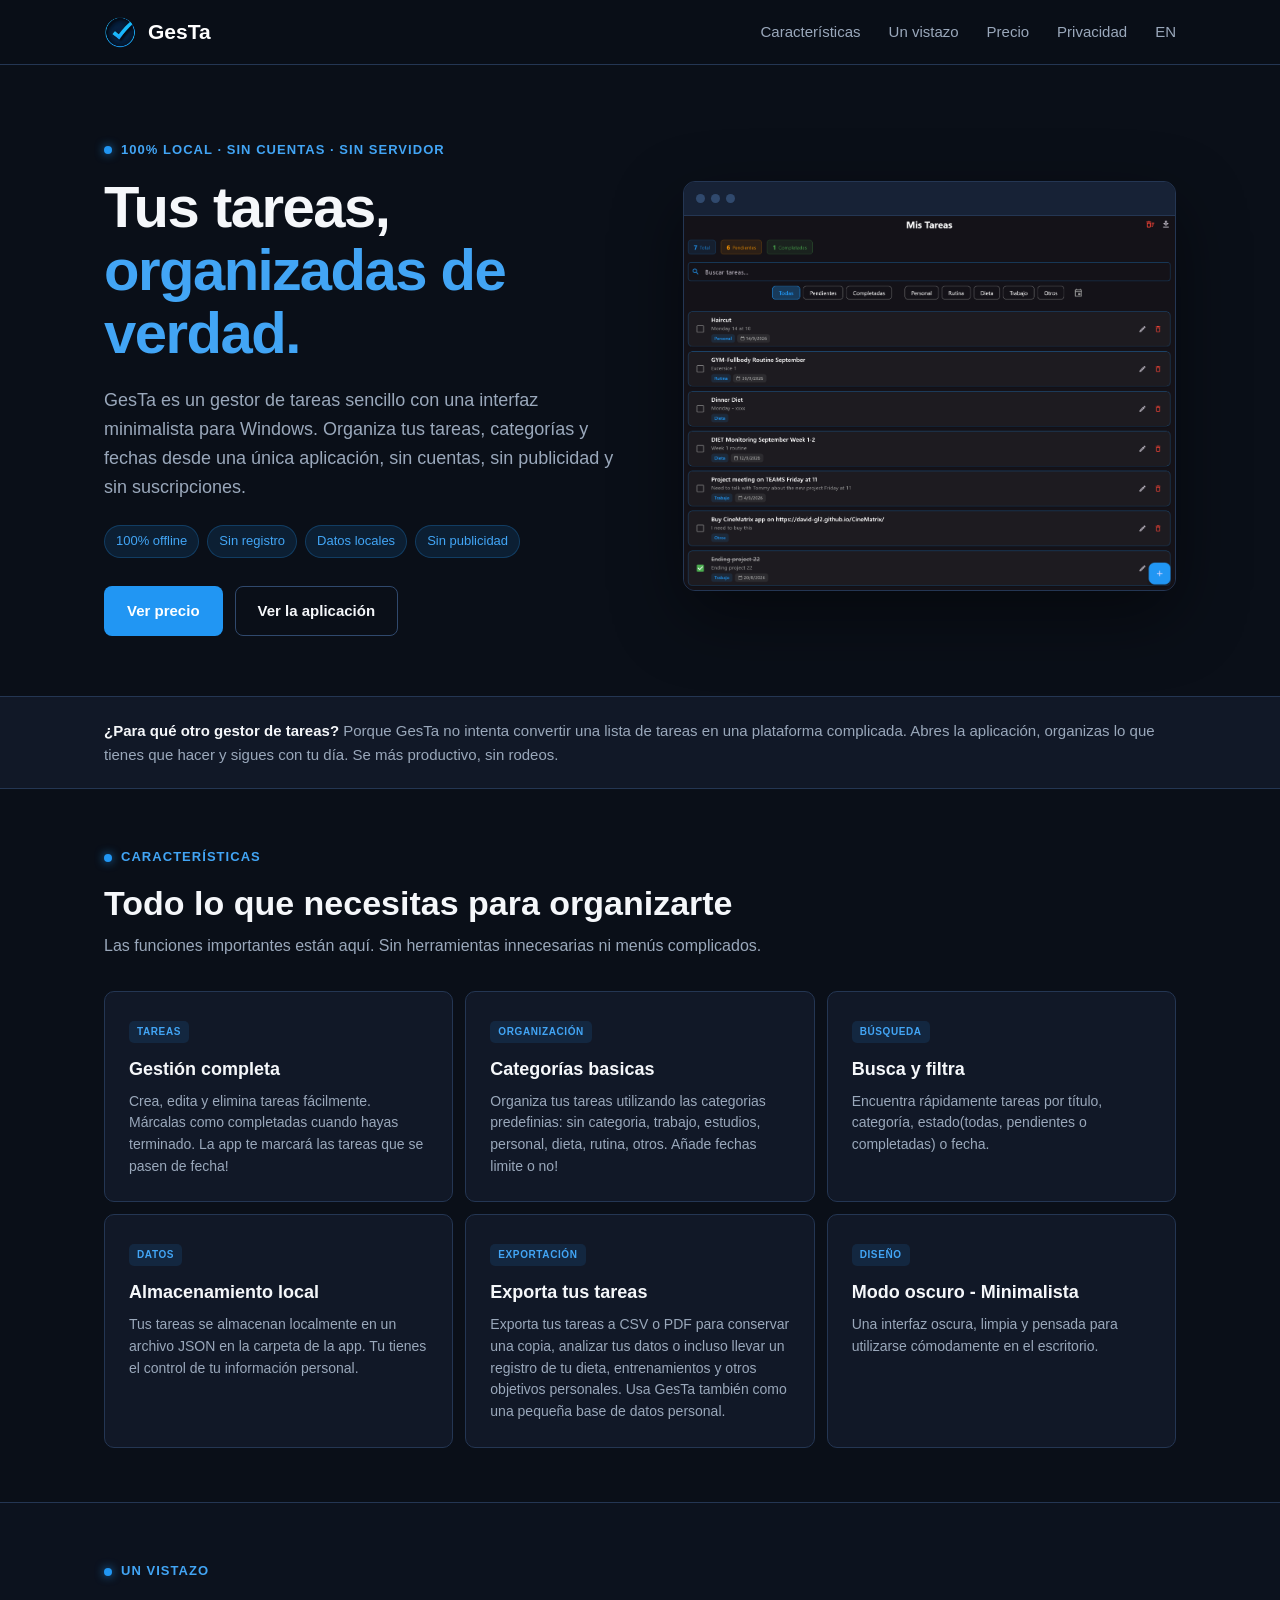
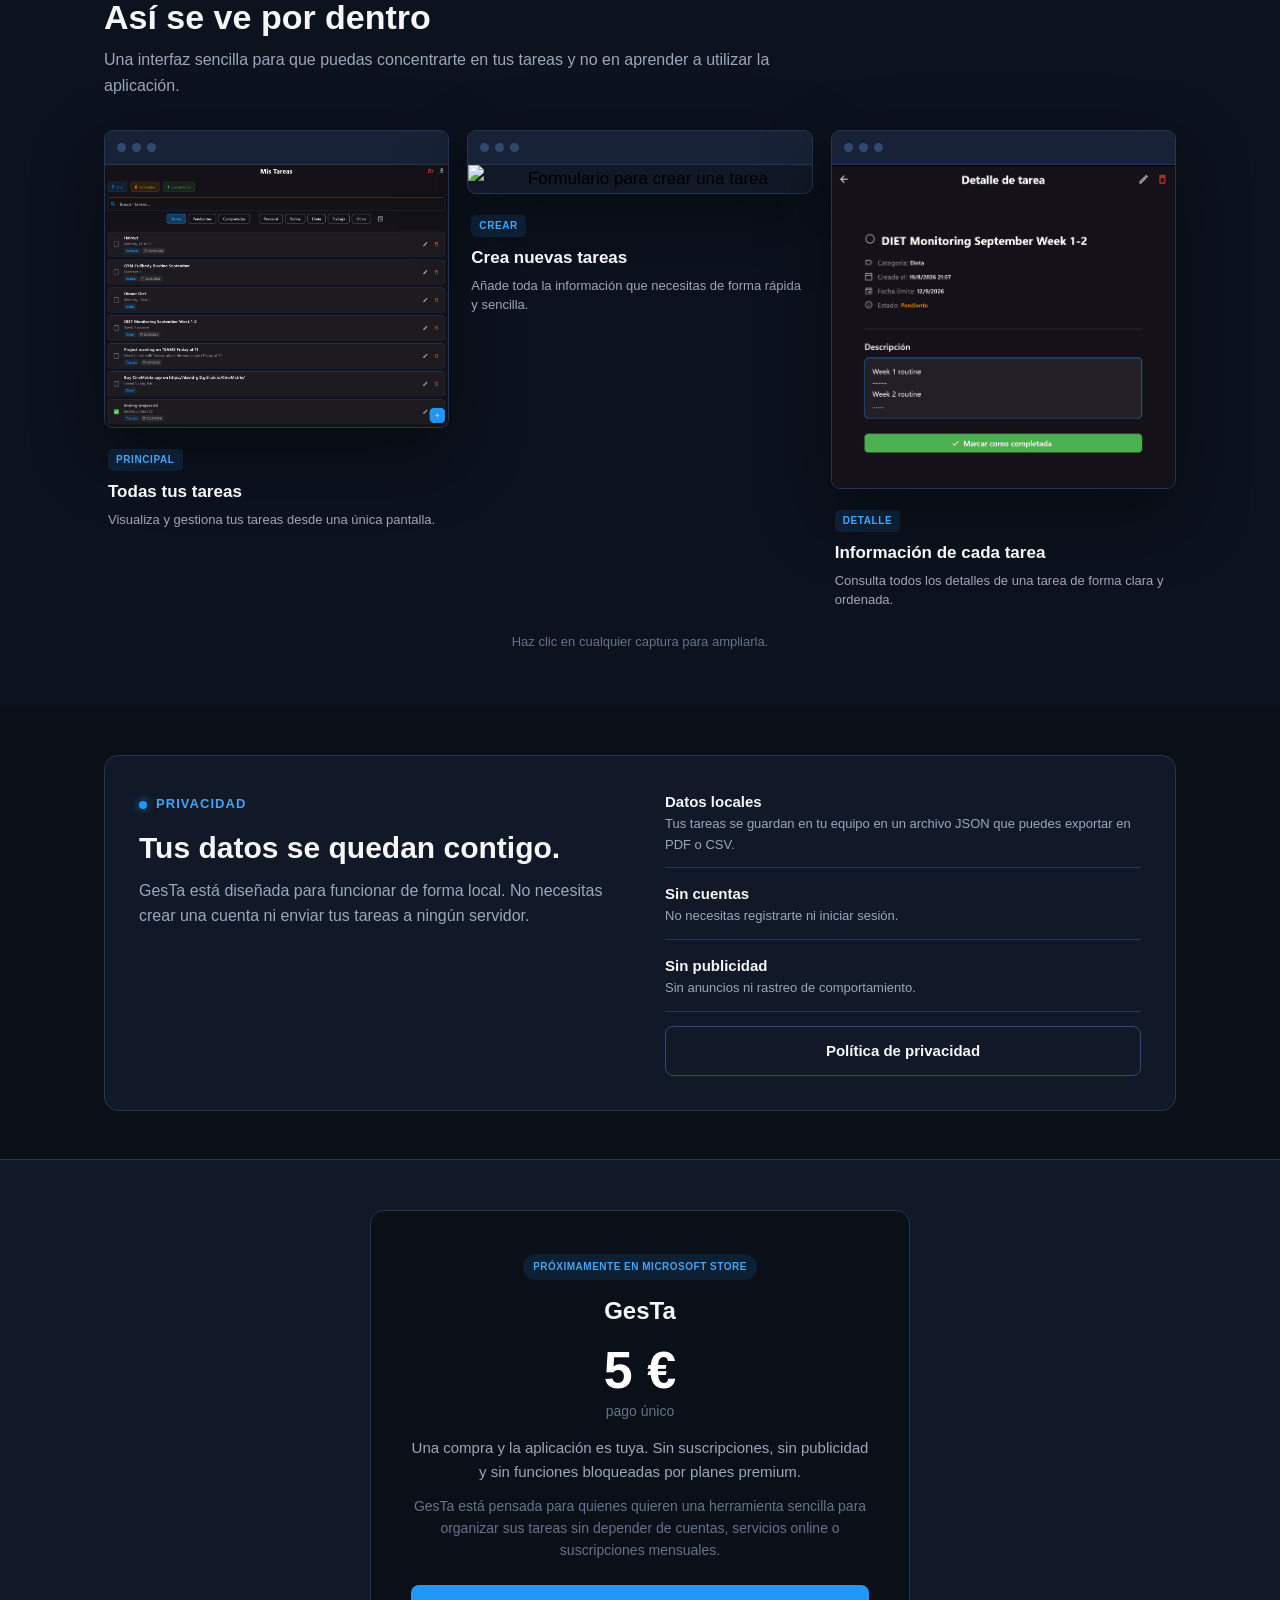
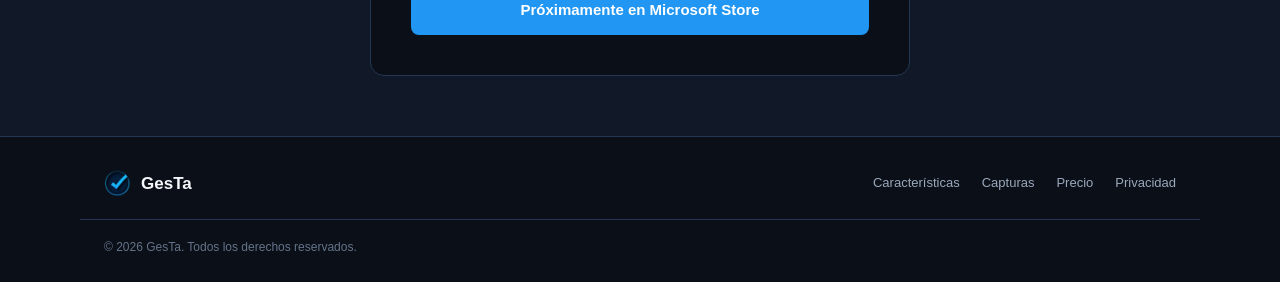
==== index.html @ 323a6c7a "Add files via upload" ====
<!DOCTYPE html>
<html lang="es">
<head>
    <meta charset="UTF-8">
    <meta name="viewport" content="width=device-width, initial-scale=1.0">

    <title>GesTa — Tus tareas, organizadas de verdad</title>

    <meta
        name="description"
        content="GesTa es un gestor de tareas offline para Windows. Organiza tus tareas, categorías y fechas sin cuentas, sin publicidad y sin suscripciones."
    >

    <link rel="icon" type="image/png" href="assets/images/logo.png">
    <link rel="stylesheet" href="assets/css/style.css">
</head>

<body>

<!-- =========================
     NAV
========================= -->

<nav class="nav">
    <div class="nav-container">

        <a href="#inicio" class="nav-brand">
            <img src="assets/images/logo.png" alt="GesTa">
            <span>GesTa</span>
        </a>

        <ul class="nav-links">
            <li><a href="#caracteristicas">Características</a></li>
            <li><a href="#vistazo">Un vistazo</a></li>
            <li><a href="#precio">Precio</a></li>
            <li><a href="privacidad.html">Privacidad</a></li>
            <li><a href="en/">EN</a></li>
        </ul>

    </div>
</nav>


<!-- =========================
     HERO
========================= -->

<header class="hero" id="inicio">

    <div class="hero-container">

        <div class="hero-content">

            <span class="eyebrow">
                100% local · sin cuentas · sin servidor
            </span>

            <h1>
                Tus tareas,
                <span>organizadas de verdad.</span>
            </h1>

            <p class="hero-description">
                GesTa es un gestor de tareas sencillo con una interfaz minimalista para Windows.
                Organiza tus tareas, categorías y fechas desde una única
                aplicación, sin cuentas, sin publicidad y sin suscripciones.
            </p>

            <div class="hero-badges">
                <span>100% offline</span>
                <span>Sin registro</span>
                <span>Datos locales</span>
                <span>Sin publicidad</span>
            </div>

            <div class="hero-actions">

                <a href="#precio" class="btn btn-primary">
                    Ver precio
                </a>

                <a href="#vistazo" class="btn btn-secondary">
                    Ver la aplicación
                </a>

            </div>

        </div>


        <div class="hero-image">

            <div class="window-frame">

                <div class="window-bar">
                    <span></span>
                    <span></span>
                    <span></span>
                </div>

                <button
                    class="image-button"
                    type="button"
                    aria-label="Ampliar captura de GesTa"
                    data-image="assets/images/home.png"
                >
                    <img
                        src="assets/images/home.png"
                        alt="Pantalla principal de GesTa"
                    >
                </button>

            </div>

        </div>

    </div>

</header>


<!-- =========================
     POSICIONAMIENTO
========================= -->

<section class="positioning">

    <div class="container">

        <p>
            <strong>¿Para qué otro gestor de tareas?</strong>
            Porque GesTa no intenta convertir una lista de tareas en una
            plataforma complicada. Abres la aplicación, organizas lo que
            tienes que hacer y sigues con tu día. Se más productivo, sin rodeos.
        </p>

    </div>

</section>


<!-- =========================
     CARACTERÍSTICAS
========================= -->

<section id="caracteristicas" class="section">

    <div class="container">

        <div class="section-header">

            <span class="eyebrow">
                Características
            </span>

            <h2>
                Todo lo que necesitas para organizarte
            </h2>

            <p>
                Las funciones importantes están aquí. Sin herramientas
                innecesarias ni menús complicados.

            </p>

        </div>


        <div class="features-grid">

            <article class="feature-card">

                <span class="feature-tag">TAREAS</span>

                <h3>
                    Gestión completa
                </h3>

                <p>
                    Crea, edita y elimina tareas fácilmente. Márcalas como
                    completadas cuando hayas terminado. La app te marcará las tareas que se pasen de fecha!
                </p>

            </article>


            <article class="feature-card">

                <span class="feature-tag">ORGANIZACIÓN</span>

                <h3>
                    Categorías basicas
                </h3>

                <p>
                    Organiza tus tareas utilizando las categorias predefinias: sin categoria, trabajo, estudios,
                    personal, dieta, rutina, otros. Añade fechas limite o no!
                </p>

            </article>


            <article class="feature-card">

                <span class="feature-tag">BÚSQUEDA</span>

                <h3>
                    Busca y filtra
                </h3>

                <p>
                    Encuentra rápidamente tareas por título, categoría,
                    estado(todas, pendientes o completadas) o fecha.
                </p>

            </article>


            <article class="feature-card">

                <span class="feature-tag">DATOS</span>

                <h3>
                    Almacenamiento local
                </h3>

                <p>
                    Tus tareas se almacenan localmente en un archivo JSON
                    en la carpeta de la app. Tu tienes el control de tu información personal.
                </p>

            </article>


            <article class="feature-card">

                <span class="feature-tag">EXPORTACIÓN</span>

                <h3>
                    Exporta tus tareas
                </h3>

                <p>
                    Exporta tus tareas a CSV o PDF para conservar una copia,
                    analizar tus datos o incluso llevar un registro de tu dieta, entrenamientos y otros objetivos personales. 
                    Usa GesTa también como una pequeña base de datos personal.
                </p>

            </article>


            <article class="feature-card">

                <span class="feature-tag">DISEÑO</span>

                <h3>
                    Modo oscuro - Minimalista
                </h3>

                <p>
                    Una interfaz oscura, limpia y pensada para utilizarse
                    cómodamente en el escritorio.
                </p>

            </article>

        </div>

    </div>

</section>


<!-- =========================
     VISTAZO
========================= -->

<section id="vistazo" class="section showcase">

    <div class="container">

        <div class="section-header">

            <span class="eyebrow">
                Un vistazo
            </span>

            <h2>
                Así se ve por dentro
            </h2>

            <p>
                Una interfaz sencilla para que puedas concentrarte en tus
                tareas y no en aprender a utilizar la aplicación.
            </p>

        </div>


        <div class="screenshots-grid">

            <!-- CAPTURA 1 -->

            <article class="screenshot-card">

                <div class="window-frame">

                    <div class="window-bar">
                        <span></span>
                        <span></span>
                        <span></span>
                    </div>

                    <button
                        class="image-button"
                        type="button"
                        aria-label="Ampliar pantalla principal"
                        data-image="assets/images/home.png"
                    >
                        <img
                            src="assets/images/home.png"
                            alt="Pantalla principal de GesTa"
                        >
                    </button>

                </div>

                <div class="screenshot-info">

                    <span class="feature-tag">
                        PRINCIPAL
                    </span>

                    <h3>
                        Todas tus tareas
                    </h3>

                    <p>
                        Visualiza y gestiona tus tareas desde una única
                        pantalla.
                    </p>

                </div>

            </article>


            <!-- CAPTURA 2 -->

            <article class="screenshot-card">

                <div class="window-frame">

                    <div class="window-bar">
                        <span></span>
                        <span></span>
                        <span></span>
                    </div>

                    <button
                        class="image-button"
                        type="button"
                        aria-label="Ampliar formulario de tarea"
                        data-image="assets/images/form.png"
                    >
                        <img
                            src="assets/images/form.png"
                            alt="Formulario para crear una tarea"
                        >
                    </button>

                </div>

                <div class="screenshot-info">

                    <span class="feature-tag">
                        CREAR
                    </span>

                    <h3>
                        Crea nuevas tareas
                    </h3>

                    <p>
                        Añade toda la información que necesitas de forma
                        rápida y sencilla.
                    </p>

                </div>

            </article>


            <!-- CAPTURA 3 -->

            <article class="screenshot-card">

                <div class="window-frame">

                    <div class="window-bar">
                        <span></span>
                        <span></span>
                        <span></span>
                    </div>

                    <button
                        class="image-button"
                        type="button"
                        aria-label="Ampliar detalle de tarea"
                        data-image="assets/images/detail.png"
                    >
                        <img
                            src="assets/images/detail.png"
                            alt="Detalle de una tarea en GesTa"
                        >
                    </button>

                </div>

                <div class="screenshot-info">

                    <span class="feature-tag">
                        DETALLE
                    </span>

                    <h3>
                        Información de cada tarea
                    </h3>

                    <p>
                        Consulta todos los detalles de una tarea de forma
                        clara y ordenada.
                    </p>

                </div>

            </article>

        </div>


        <p class="zoom-hint">
            Haz clic en cualquier captura para ampliarla.
        </p>

    </div>

</section>


<!-- =========================
     PRIVACIDAD
========================= -->

<section class="privacy section">

    <div class="container">

        <div class="privacy-box">

            <div>

                <span class="eyebrow">
                    Privacidad
                </span>

                <h2>
                    Tus datos se quedan contigo.
                </h2>

                <p>
                    GesTa está diseñada para funcionar de forma local.
                    No necesitas crear una cuenta ni enviar tus tareas
                    a ningún servidor.
                </p>

            </div>


            <div class="privacy-details">

                <div>
                    <strong>Datos locales</strong>
                    <span>Tus tareas se guardan en tu equipo en un archivo JSON que puedes exportar en PDF o CSV.</span>
                </div>

                <div>
                    <strong>Sin cuentas</strong>
                    <span>No necesitas registrarte ni iniciar sesión. </span>
                </div>

                <div>
                    <strong>Sin publicidad</strong>
                    <span>Sin anuncios ni rastreo de comportamiento.</span>
                </div>

                <a href="privacidad/" class="btn btn-secondary">
                    Política de privacidad
                </a>

            </div>

        </div>

    </div>

</section>


<!-- =========================
     PRECIO
========================= -->

<section id="precio" class="pricing section">

    <div class="container">

        <div class="pricing-card">

            <span class="pricing-badge">
                PRÓXIMAMENTE EN MICROSOFT STORE
            </span>

            <h2>
                GesTa
            </h2>

            <div class="price">
                5 €
                <span>pago único</span>
            </div>

            <p class="pricing-description">
                Una compra y la aplicación es tuya. Sin suscripciones,
                sin publicidad y sin funciones bloqueadas por planes
                premium.
            </p>

            <p class="pricing-text">
                GesTa está pensada para quienes quieren una herramienta
                sencilla para organizar sus tareas sin depender de
                cuentas, servicios online o suscripciones mensuales.
            </p>

            <a href="#" class="btn btn-primary pricing-button">
                Próximamente en Microsoft Store
            </a>

        </div>

    </div>

</section>


<!-- =========================
     FOOTER
========================= -->

<footer>

    <div class="container footer-container">

        <div class="footer-brand">

            <img
                src="assets/images/logo.png"
                alt="GesTa"
            >

            <strong>
                GesTa
            </strong>

        </div>


        <div class="footer-links">

            <a href="#caracteristicas">
                Características
            </a>

            <a href="#vistazo">
                Capturas
            </a>

            <a href="#precio">
                Precio
            </a>

            <a href="privacidad/">
                Privacidad
            </a>

        </div>

    </div>


    <div class="footer-bottom">

        © 2026 GesTa. Todos los derechos reservados.

    </div>

</footer>


<!-- =========================
     MODAL DE ZOOM
========================= -->

<div
    id="image-modal"
    class="image-modal"
    aria-hidden="true"
>

    <button
        id="modal-close"
        class="modal-close"
        type="button"
        aria-label="Cerrar imagen"
    >
        ×
    </button>

    <div class="modal-content">

        <img
            id="modal-image"
            src=""
            alt="Captura ampliada de GesTa"
        >

    </div>

</div>


<script src="assets/js/script.js"></script>

</body>
</html>
---- assets/css/style.css ----
/* =========================================================
   GesTa
   Tema oscuro azulado inspirado en Flutter Colors.blue
========================================================= */

:root {
    --bg: #0a0f18;
    --surface: #111827;
    --surface-2: #172236;

    --border: #243653;
    --border-light: #30496d;

    --blue: #2196f3;
    --blue-light: #42a5f5;
    --blue-dark: #1976d2;

    --blue-soft: rgba(33, 150, 243, 0.12);

    --text: #f5f7fa;
    --text-muted: #9aa8bb;
    --text-faint: #65748a;

    --max-width: 1120px;
}


/* =========================================================
   RESET
========================================================= */

* {
    margin: 0;
    padding: 0;
    box-sizing: border-box;
}

html {
    scroll-behavior: smooth;
}

body {
    background: var(--bg);
    color: var(--text);

    font-family:
        "Segoe UI",
        Tahoma,
        Geneva,
        Verdana,
        sans-serif;

    font-size: 17px;
    line-height: 1.6;

    -webkit-font-smoothing: antialiased;
}

img {
    max-width: 100%;
    display: block;
}

a {
    color: inherit;
}

button {
    font: inherit;
}


/* =========================================================
   CONTENEDOR
========================================================= */

.container {
    width: 100%;
    max-width: var(--max-width);

    margin: 0 auto;

    padding-left: 24px;
    padding-right: 24px;
}


/* =========================================================
   NAV
========================================================= */

.nav {
    position: sticky;
    top: 0;
    z-index: 100;

    background: rgba(10, 15, 24, 0.92);

    backdrop-filter: blur(12px);
    -webkit-backdrop-filter: blur(12px);

    border-bottom: 1px solid var(--border);
}

.nav-container {
    max-width: var(--max-width);

    height: 64px;

    margin: 0 auto;
    padding: 0 24px;

    display: flex;
    align-items: center;
    justify-content: space-between;
}

.nav-brand {
    display: flex;
    align-items: center;
    gap: 10px;

    text-decoration: none;

    font-size: 21px;
    font-weight: 700;

    color: white;
}

.nav-brand img {
    width: 34px;
    height: 34px;

    border-radius: 8px;
}

.nav-links {
    list-style: none;

    display: flex;
    align-items: center;

    gap: 28px;
}

.nav-links a {
    color: var(--text-muted);

    text-decoration: none;

    font-size: 15px;

    transition:
        color 0.2s ease;
}

.nav-links a:hover {
    color: white;
}


/* =========================================================
   HERO
========================================================= */

.hero {
    padding: 70px 0 60px;

    border-bottom: 1px solid var(--border);
}

.hero-container {
    max-width: var(--max-width);

    margin: 0 auto;

    padding: 0 24px;

    display: grid;

    grid-template-columns:
        minmax(0, 1fr)
        minmax(0, 0.95fr);

    gap: 60px;

    align-items: center;
}


/* TEXTO */

.hero-content {
    max-width: 560px;
}

.eyebrow {
    display: inline-flex;
    align-items: center;

    gap: 9px;

    margin-bottom: 16px;

    color: var(--blue-light);

    font-size: 13px;
    font-weight: 600;

    text-transform: uppercase;

    letter-spacing: 0.08em;
}

.eyebrow::before {
    content: "";

    width: 8px;
    height: 8px;

    border-radius: 50%;

    background: var(--blue);

    box-shadow:
        0 0 10px rgba(33, 150, 243, 0.8);
}

.hero h1 {
    font-size: clamp(40px, 5vw, 58px);

    line-height: 1.08;

    letter-spacing: -1.5px;

    margin-bottom: 22px;
}

.hero h1 span {
    color: var(--blue-light);
}

.hero-description {
    color: var(--text-muted);

    font-size: 18px;

    max-width: 54ch;

    margin-bottom: 24px;
}


/* BADGES */

.hero-badges {
    display: flex;

    flex-wrap: wrap;

    gap: 8px;

    margin-bottom: 28px;
}

.hero-badges span {
    padding: 5px 11px;

    border-radius: 999px;

    background: var(--blue-soft);

    border: 1px solid rgba(33, 150, 243, 0.25);

    color: var(--blue-light);

    font-size: 13px;
}


/* BOTONES */

.hero-actions {
    display: flex;

    flex-wrap: wrap;

    gap: 12px;
}

.btn {
    display: inline-flex;

    align-items: center;
    justify-content: center;

    padding: 12px 22px;

    border-radius: 8px;

    text-decoration: none;

    font-size: 15px;
    font-weight: 600;

    border: 1px solid transparent;

    transition:
        background 0.2s ease,
        border-color 0.2s ease,
        transform 0.2s ease;
}

.btn:hover {
    transform: translateY(-1px);
}

.btn-primary {
    background: var(--blue);

    color: white;
}

.btn-primary:hover {
    background: var(--blue-dark);
}

.btn-secondary {
    background: transparent;

    color: var(--text);

    border-color: var(--border-light);
}

.btn-secondary:hover {
    border-color: var(--blue);

    background: var(--blue-soft);
}


/* =========================================================
   IMÁGENES / WINDOW FRAME
========================================================= */

.hero-image {
    display: flex;

    justify-content: flex-end;
}

.window-frame {
    width: 100%;

    background: var(--surface);

    border: 1px solid var(--border);

    border-radius: 12px;

    overflow: hidden;

    box-shadow:
        0 25px 70px rgba(0, 0, 0, 0.45);
}

.window-bar {
    height: 34px;

    display: flex;

    align-items: center;

    gap: 6px;

    padding: 0 12px;

    background: var(--surface-2);

    border-bottom: 1px solid var(--border);
}

.window-bar span {
    width: 9px;
    height: 9px;

    border-radius: 50%;

    background: var(--border-light);
}


/* BOTÓN DE IMAGEN */

.image-button {
    display: block;

    width: 100%;

    padding: 0;

    border: 0;

    background: transparent;

    cursor: zoom-in;

    overflow: hidden;
}

.image-button img {
    width: 100%;
    height: auto;

    display: block;

    transition:
        transform 0.25s ease,
        opacity 0.25s ease;
}

.image-button:hover img {
    transform: scale(1.015);

    opacity: 0.9;
}


/* =========================================================
   FRANJA CENTRAL
========================================================= */

.positioning {
    background: var(--surface);

    border-bottom: 1px solid var(--border);
}

.positioning .container {
    padding-top: 22px;
    padding-bottom: 22px;
}

.positioning p {
    margin: 0;

    color: var(--text-muted);

    font-size: 15px;

    line-height: 1.55;
}

.positioning strong {
    color: var(--text);
}


/* =========================================================
   SECCIONES
========================================================= */

.section {
    padding: 54px 0;
}

.section-header {
    max-width: 720px;

    margin-bottom: 32px;
}

.section-header h2 {
    font-size: 34px;

    line-height: 1.15;

    margin-bottom: 10px;
}

.section-header p {
    color: var(--text-muted);

    font-size: 16px;
}


/* =========================================================
   CARACTERÍSTICAS
========================================================= */

.features-grid {
    display: grid;

    grid-template-columns:
        repeat(3, 1fr);

    gap: 12px;
}

.feature-card {
    padding: 24px;

    background: var(--surface);

    border: 1px solid var(--border);

    border-radius: 10px;

    transition:
        transform 0.2s ease,
        border-color 0.2s ease,
        background 0.2s ease;
}

.feature-card:hover {
    transform: translateY(-2px);

    border-color: var(--blue);

    background: #131e30;
}

.feature-tag {
    display: inline-block;

    margin-bottom: 12px;

    padding: 3px 8px;

    border-radius: 5px;

    background: var(--blue-soft);

    color: var(--blue-light);

    font-size: 10px;

    font-weight: 700;

    letter-spacing: 0.06em;
}

.feature-card h3 {
    font-size: 18px;

    margin-bottom: 7px;
}

.feature-card p {
    color: var(--text-muted);

    font-size: 14px;

    line-height: 1.55;
}


/* =========================================================
   CAPTURAS
========================================================= */

.showcase {
    border-top: 1px solid var(--border);

    background: #0c121e;
}


/*
    LAS TRES CAPTURAS EN UNA SOLA FILA
*/

.screenshots-grid {
    display: grid;

    grid-template-columns:
        repeat(3, 1fr);

    gap: 18px;
}

.screenshot-card {
    min-width: 0;
}

.screenshot-card .window-frame {
    border-radius: 9px;
}

.screenshot-info {
    padding: 16px 4px 0;
}

.screenshot-info .feature-tag {
    margin-bottom: 7px;
}

.screenshot-info h3 {
    font-size: 17px;

    margin-bottom: 5px;
}

.screenshot-info p {
    color: var(--text-muted);

    font-size: 13px;

    line-height: 1.5;
}

.zoom-hint {
    text-align: center;

    margin-top: 22px;

    color: var(--text-faint);

    font-size: 13px;
}


/* =========================================================
   PRIVACIDAD
========================================================= */

.privacy {
    padding-top: 48px;
    padding-bottom: 48px;
}

.privacy-box {
    display: grid;

    grid-template-columns:
        1fr 1fr;

    gap: 50px;

    padding: 34px;

    background: var(--surface);

    border: 1px solid var(--border);

    border-radius: 14px;
}

.privacy-box h2 {
    font-size: 30px;

    line-height: 1.15;

    margin-bottom: 12px;
}

.privacy-box p {
    color: var(--text-muted);

    font-size: 16px;
}

.privacy-details {
    display: flex;

    flex-direction: column;

    gap: 14px;
}

.privacy-details div {
    display: flex;

    flex-direction: column;

    padding-bottom: 12px;

    border-bottom: 1px solid var(--border);
}

.privacy-details strong {
    font-size: 15px;
}

.privacy-details span {
    color: var(--text-muted);

    font-size: 13px;
}


/* =========================================================
   PRECIO
========================================================= */

.pricing {
    padding-top: 50px;
    padding-bottom: 60px;

    background: var(--surface);

    border-top: 1px solid var(--border);
    border-bottom: 1px solid var(--border);
}

.pricing-card {
    max-width: 540px;

    margin: 0 auto;

    padding: 40px;

    text-align: center;

    background: var(--bg);

    border: 1px solid var(--border);

    border-radius: 14px;
}

.pricing-badge {
    display: inline-block;

    margin-bottom: 12px;

    padding: 5px 10px;

    border-radius: 999px;

    background: var(--blue-soft);

    color: var(--blue-light);

    font-size: 10px;

    font-weight: 700;

    letter-spacing: 0.05em;
}

.pricing-card h2 {
    font-size: 24px;

    margin-bottom: 4px;
}

.price {
    font-size: 52px;

    line-height: 1;

    font-weight: 700;

    margin: 14px 0 18px;

    color: white;
}

.price span {
    display: block;

    margin-top: 8px;

    color: var(--text-faint);

    font-size: 14px;

    font-weight: 400;
}

.pricing-description {
    color: var(--text-muted);

    font-size: 15px;

    margin-bottom: 12px;
}

.pricing-text {
    color: var(--text-faint);

    font-size: 14px;

    line-height: 1.55;

    margin-bottom: 24px;
}

.pricing-button {
    width: 100%;
}


/* =========================================================
   FOOTER
========================================================= */

footer {
    padding: 32px 0 24px;
}

.footer-container {
    display: flex;

    align-items: center;

    justify-content: space-between;

    gap: 20px;

    padding-bottom: 22px;

    border-bottom: 1px solid var(--border);
}

.footer-brand {
    display: flex;

    align-items: center;

    gap: 9px;
}

.footer-brand img {
    width: 28px;
    height: 28px;

    border-radius: 6px;
}

.footer-brand strong {
    font-size: 17px;
}

.footer-links {
    display: flex;

    gap: 22px;

    flex-wrap: wrap;
}

.footer-links a {
    color: var(--text-muted);

    font-size: 13px;

    text-decoration: none;
}

.footer-links a:hover {
    color: white;
}

.footer-bottom {
    max-width: var(--max-width);

    margin: 18px auto 0;

    padding: 0 24px;

    color: var(--text-faint);

    font-size: 12px;
}


/* =========================================================
   MODAL / ZOOM
========================================================= */

.image-modal {
    position: fixed;

    inset: 0;

    z-index: 9999;

    display: flex;

    align-items: center;
    justify-content: center;

    padding: 40px;

    background: rgba(0, 0, 0, 0.88);

    opacity: 0;

    visibility: hidden;

    pointer-events: none;

    transition:
        opacity 0.2s ease,
        visibility 0.2s ease;
}

.image-modal.active {
    opacity: 1;

    visibility: visible;

    pointer-events: auto;
}

.modal-content {
    max-width: 95vw;
    max-height: 92vh;

    display: flex;

    align-items: center;
    justify-content: center;
}

.modal-content img {
    display: block;

    max-width: 95vw;
    max-height: 90vh;

    width: auto;
    height: auto;

    object-fit: contain;

    border: 1px solid var(--border-light);

    border-radius: 8px;

    box-shadow:
        0 30px 100px rgba(0, 0, 0, 0.8);
}

.modal-close {
    position: fixed;

    top: 18px;
    right: 24px;

    z-index: 10000;

    width: 44px;
    height: 44px;

    border: 1px solid var(--border-light);

    border-radius: 50%;

    background: rgba(17, 24, 39, 0.9);

    color: white;

    font-size: 30px;

    line-height: 1;

    cursor: pointer;

    display: flex;

    align-items: center;
    justify-content: center;

    transition:
        background 0.2s ease,
        border-color 0.2s ease;
}

.modal-close:hover {
    background: var(--blue);

    border-color: var(--blue);
}


/* =========================================================
   RESPONSIVE
========================================================= */

@media (max-width: 900px) {

    .hero-container {
        grid-template-columns: 1fr;

        gap: 40px;
    }

    .hero-content {
        max-width: 700px;
    }

    .hero-image {
        justify-content: center;
    }

    .hero-image .window-frame {
        max-width: 760px;
    }

    .features-grid {
        grid-template-columns:
            repeat(2, 1fr);
    }

    .privacy-box {
        grid-template-columns: 1fr;

        gap: 28px;
    }

}


@media (max-width: 700px) {

    .nav-links {
        display: none;
    }

    .hero {
        padding-top: 50px;
    }

    .hero h1 {
        font-size: 40px;
    }

    .section {
        padding: 44px 0;
    }

    .section-header h2 {
        font-size: 29px;
    }

    /*
       En móvil las capturas pasan a una columna.
    */

    .screenshots-grid {
        grid-template-columns: 1fr;
    }

    .features-grid {
        grid-template-columns: 1fr;
    }

    .privacy-box {
        padding: 25px;
    }

    .pricing-card {
        padding: 32px 22px;
    }

    .footer-container {
        flex-direction: column;

        align-items: flex-start;
    }

    .image-modal {
        padding: 20px;
    }

}


@media (max-width: 480px) {

    .container,
    .nav-container,
    .hero-container {
        padding-left: 16px;
        padding-right: 16px;
    }

    .hero h1 {
        font-size: 34px;
    }

    .hero-description {
        font-size: 16px;
    }

    .hero-actions {
        flex-direction: column;
    }

    .hero-actions .btn {
        width: 100%;
    }

    .price {
        font-size: 44px;
    }

    .modal-close {
        top: 10px;
        right: 10px;
    }

}

/* =========================
   LANGUAGE SWITCH
========================= */

.language-switch {
    display: inline-flex !important;
    align-items: center;
    justify-content: center;

    min-width: 36px;
    height: 30px;

    padding: 0 9px;

    border: 1px solid #2a4a7a;
    border-radius: 7px;

    background-color: #16263d;

    color: #42a5f5 !important;

    font-size: 12px !important;
    font-weight: 600;

    transition:
        background-color 0.2s ease,
        border-color 0.2s ease,
        color 0.2s ease;
}

.language-switch:hover {
    background-color: #1e3a5f;
    border-color: #42a5f5;

    color: #ffffff !important;

    text-decoration: none !important;
}
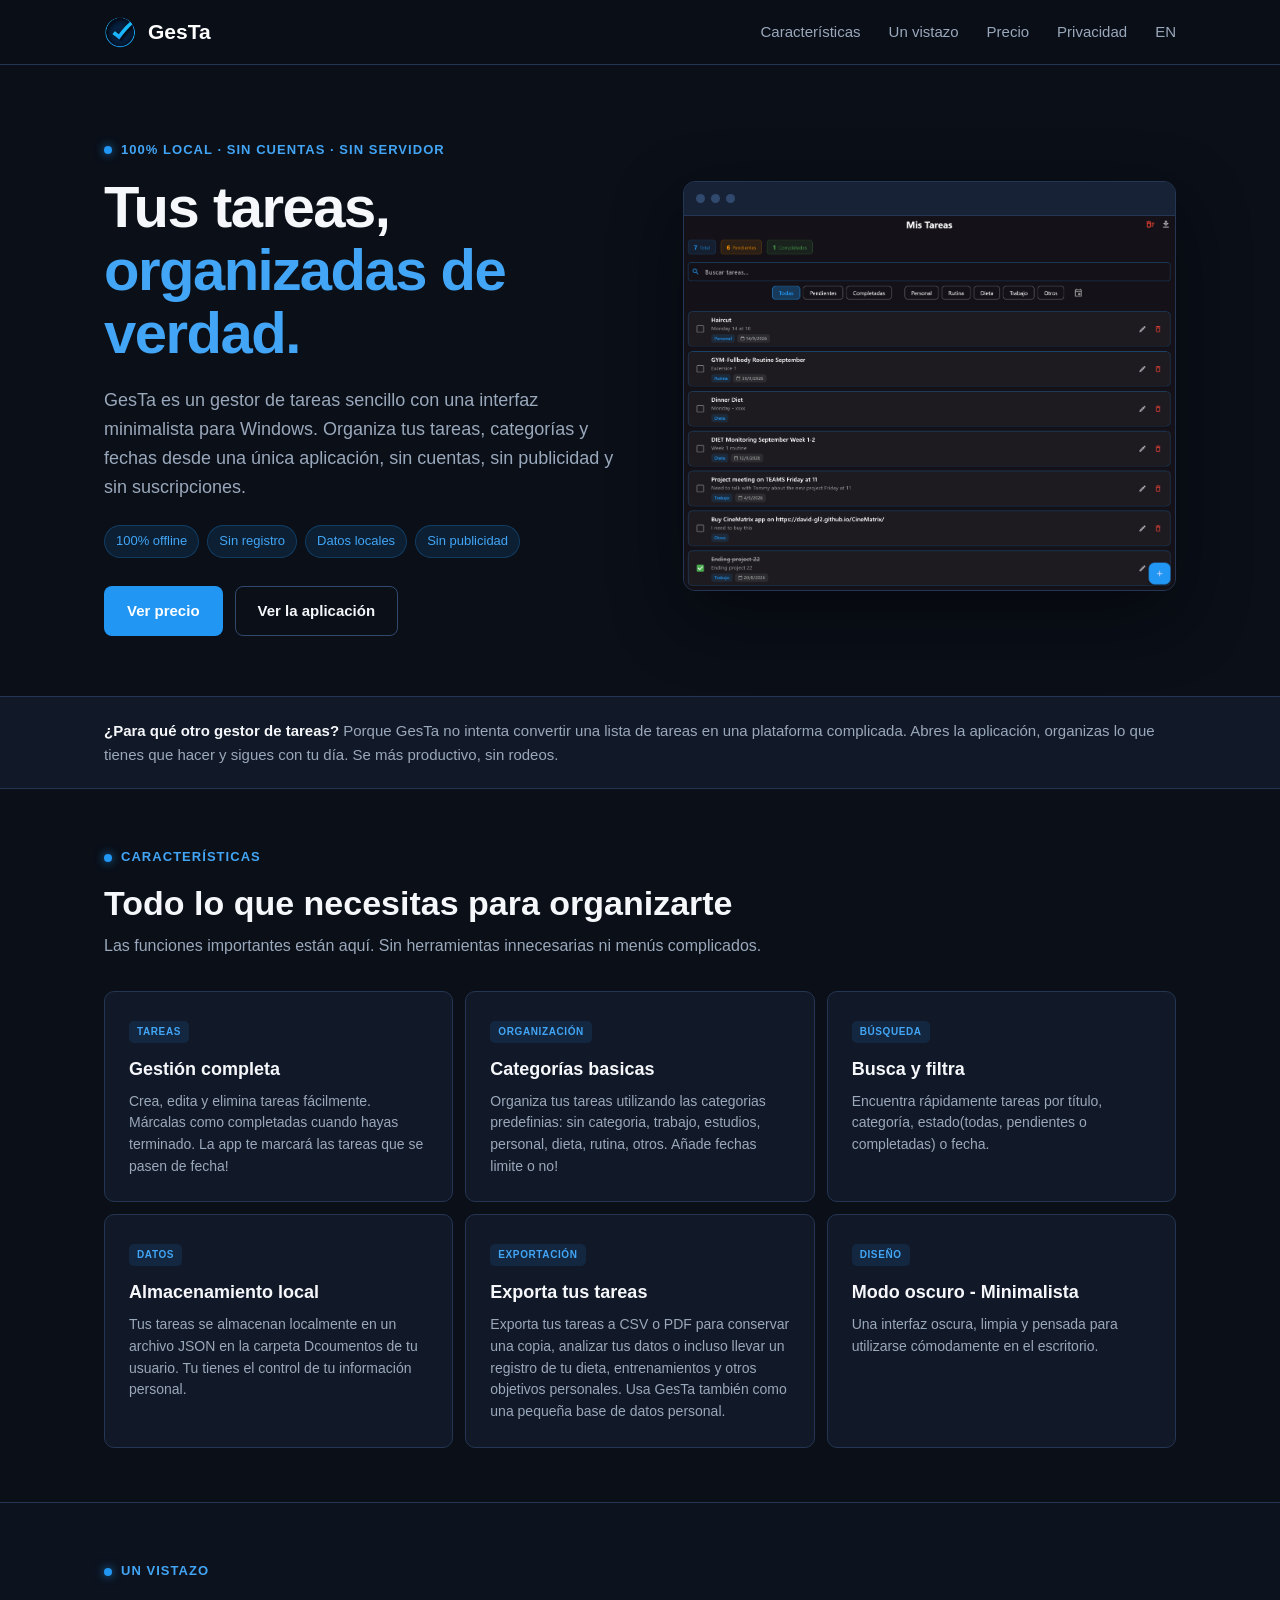
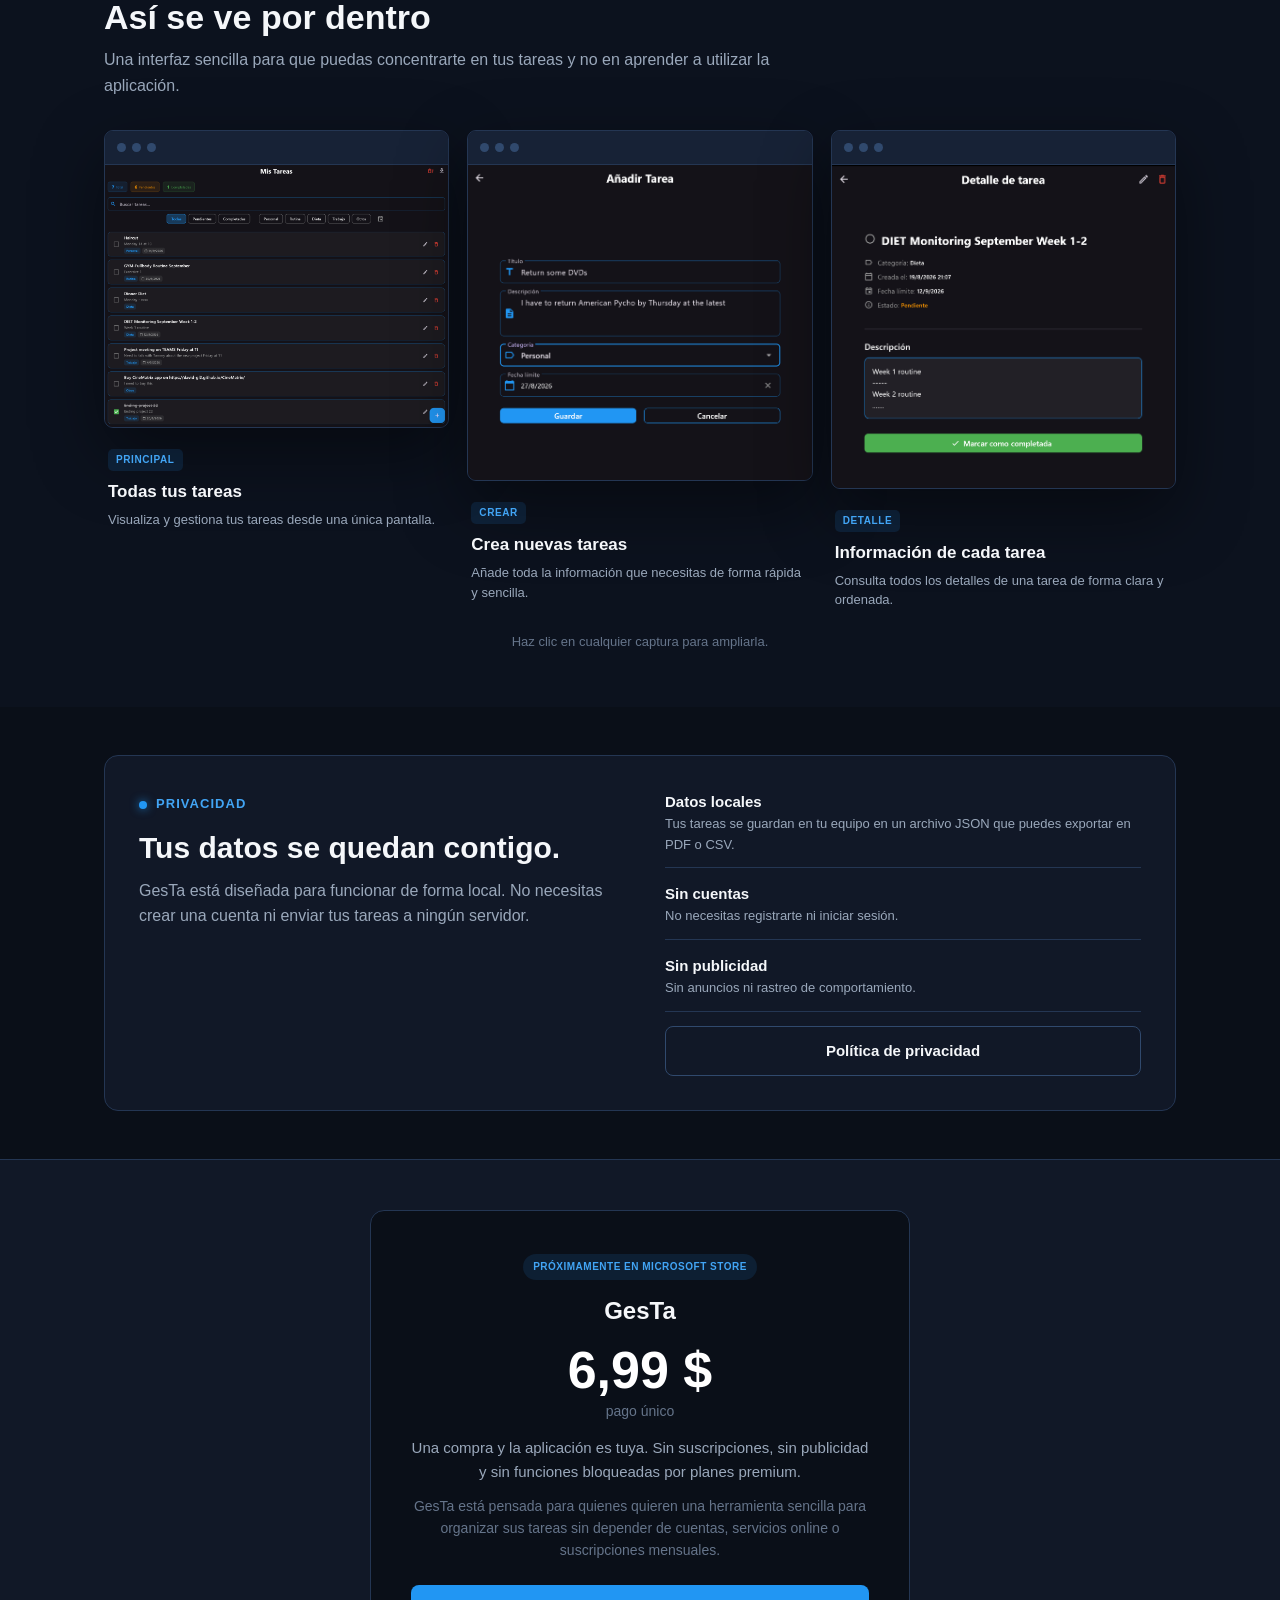
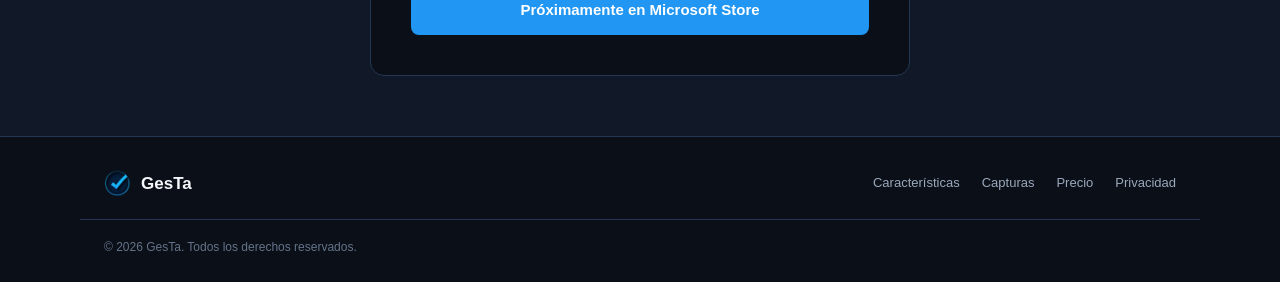
==== commit 5b9879de: "Update index.html" ====
--- a/index.html
+++ b/index.html
@@ -226,7 +226,7 @@
 
                 <p>
                     Tus tareas se almacenan localmente en un archivo JSON
-                    en la carpeta de la app. Tu tienes el control de tu información personal.
+                    en la carpeta Dcoumentos de tu usuario. Tu tienes el control de tu información personal.
                 </p>
 
             </article>
@@ -526,7 +526,7 @@
             </h2>
 
             <div class="price">
-                5 €
+                6,99 $
                 <span>pago único</span>
             </div>
 
@@ -642,4 +642,4 @@
 <script src="assets/js/script.js"></script>
 
 </body>
-</html>+</html>
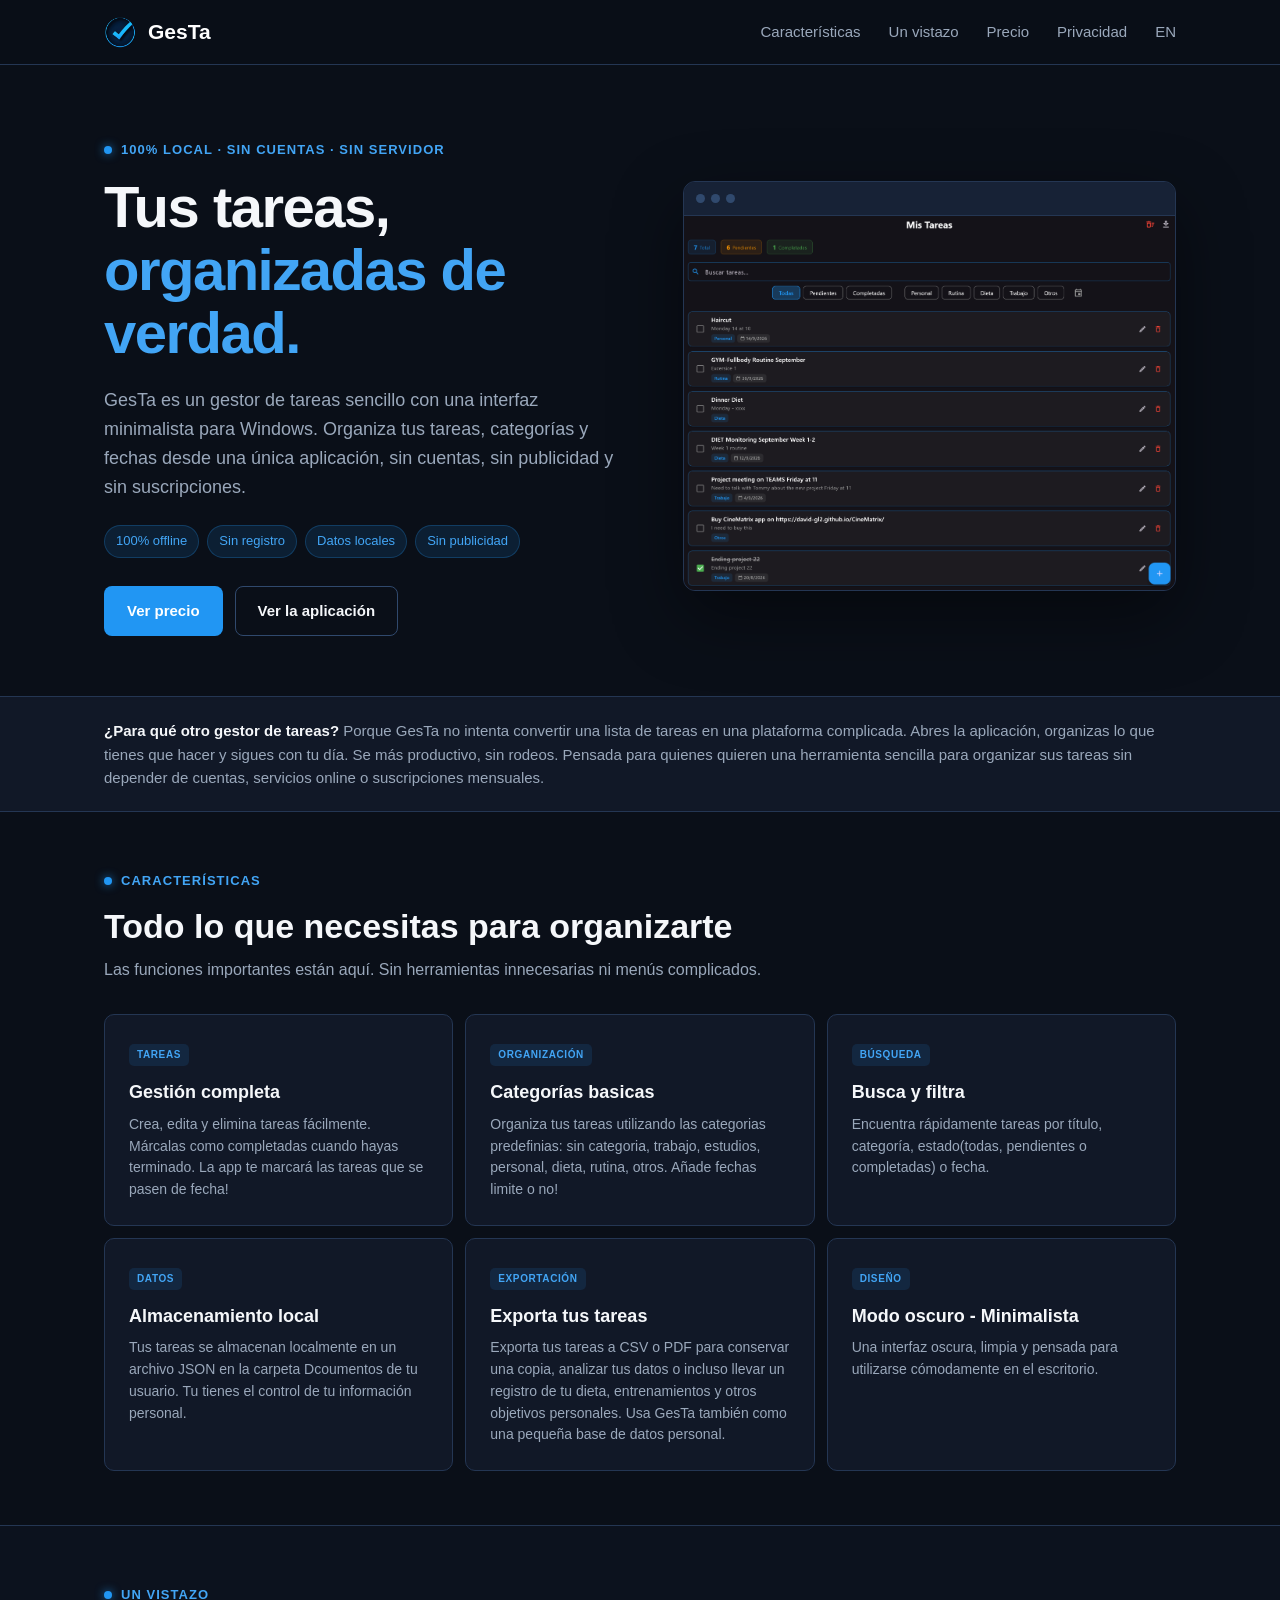
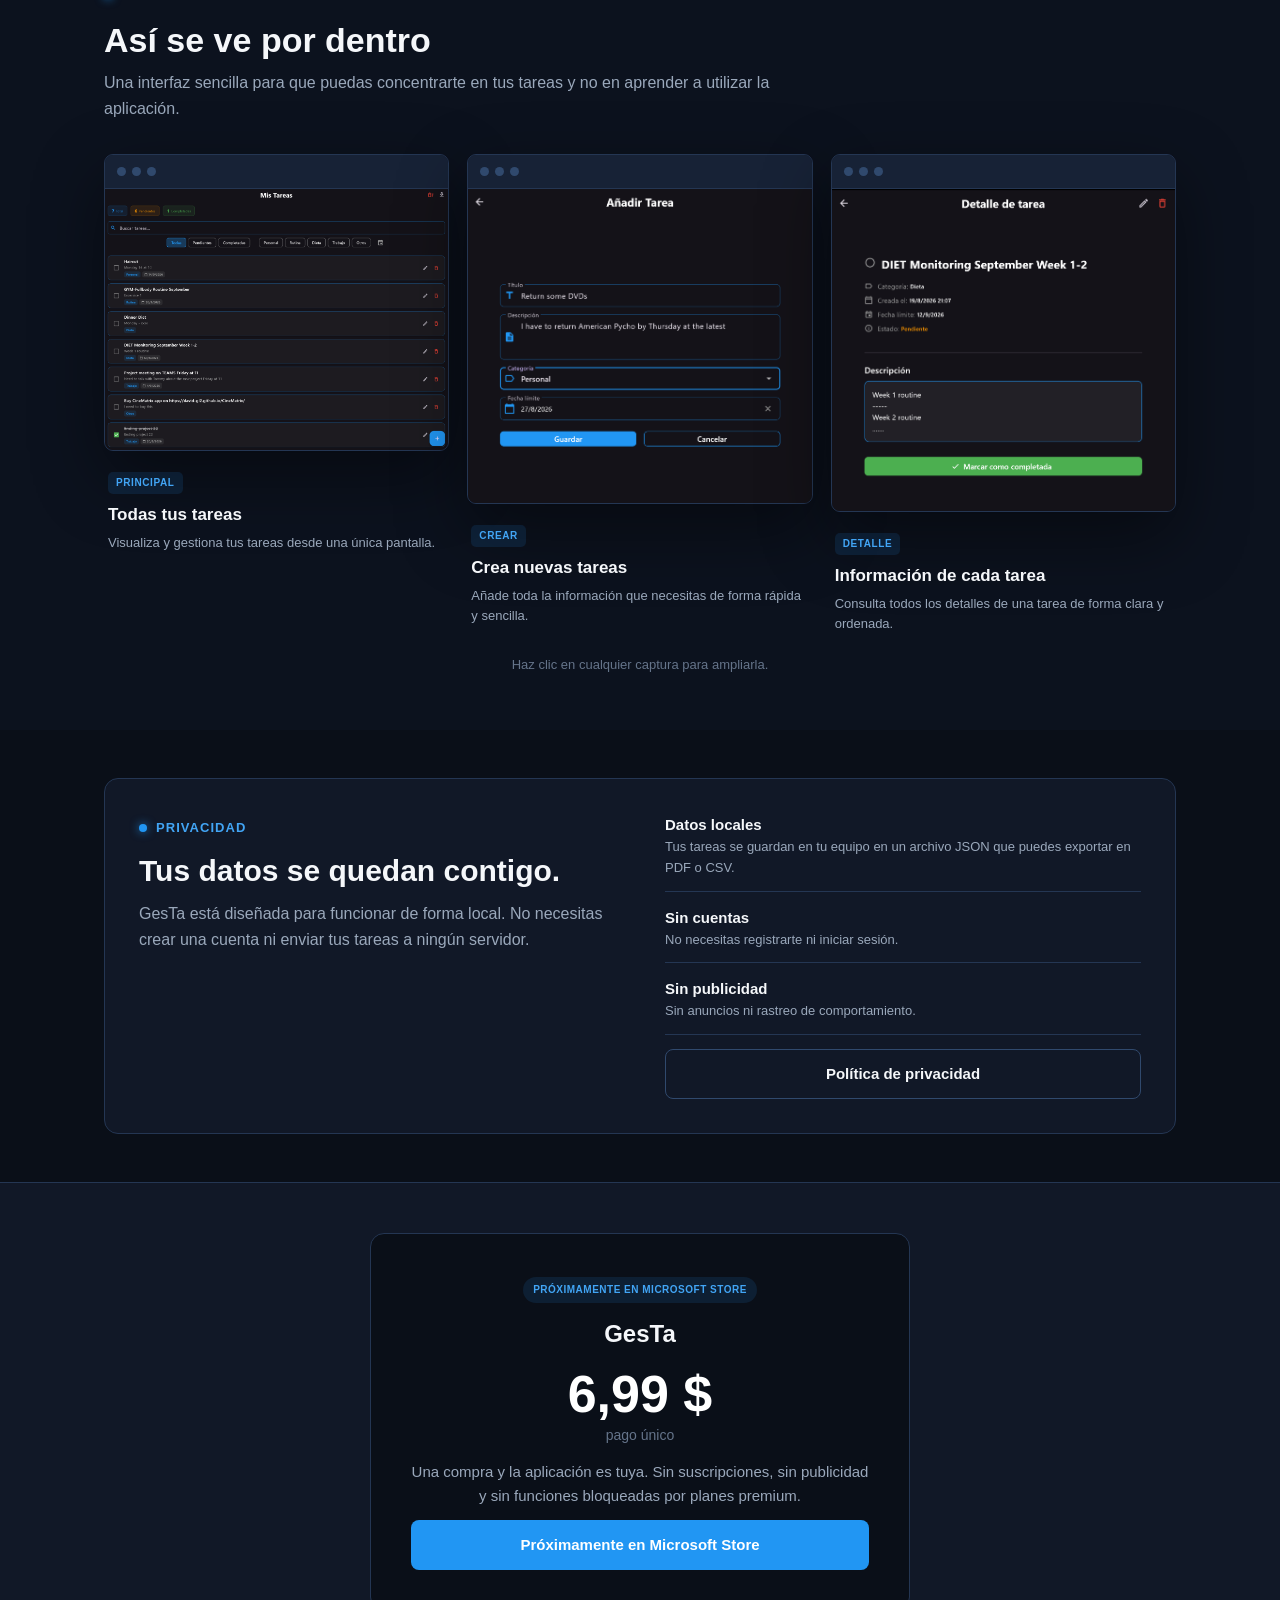
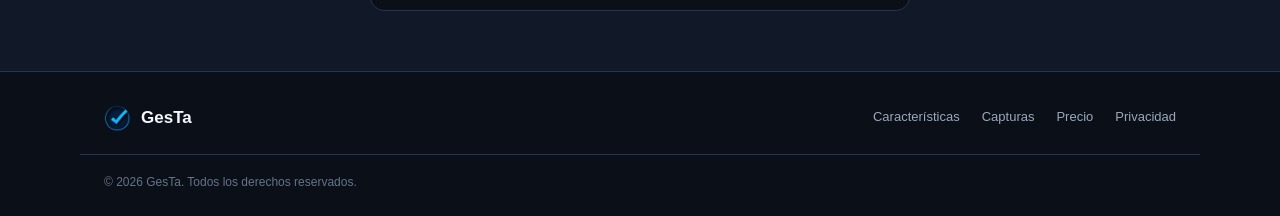
==== commit f4abf433: "Update index.html" ====
--- a/index.html
+++ b/index.html
@@ -132,6 +132,9 @@
             Porque GesTa no intenta convertir una lista de tareas en una
             plataforma complicada. Abres la aplicación, organizas lo que
             tienes que hacer y sigues con tu día. Se más productivo, sin rodeos.
+            Pensada para quienes quieren una herramienta
+            sencilla para organizar sus tareas sin depender de
+            cuentas, servicios online o suscripciones mensuales.
         </p>
 
     </div>
@@ -536,12 +539,6 @@
                 premium.
             </p>
 
-            <p class="pricing-text">
-                GesTa está pensada para quienes quieren una herramienta
-                sencilla para organizar sus tareas sin depender de
-                cuentas, servicios online o suscripciones mensuales.
-            </p>
-
             <a href="#" class="btn btn-primary pricing-button">
                 Próximamente en Microsoft Store
             </a>
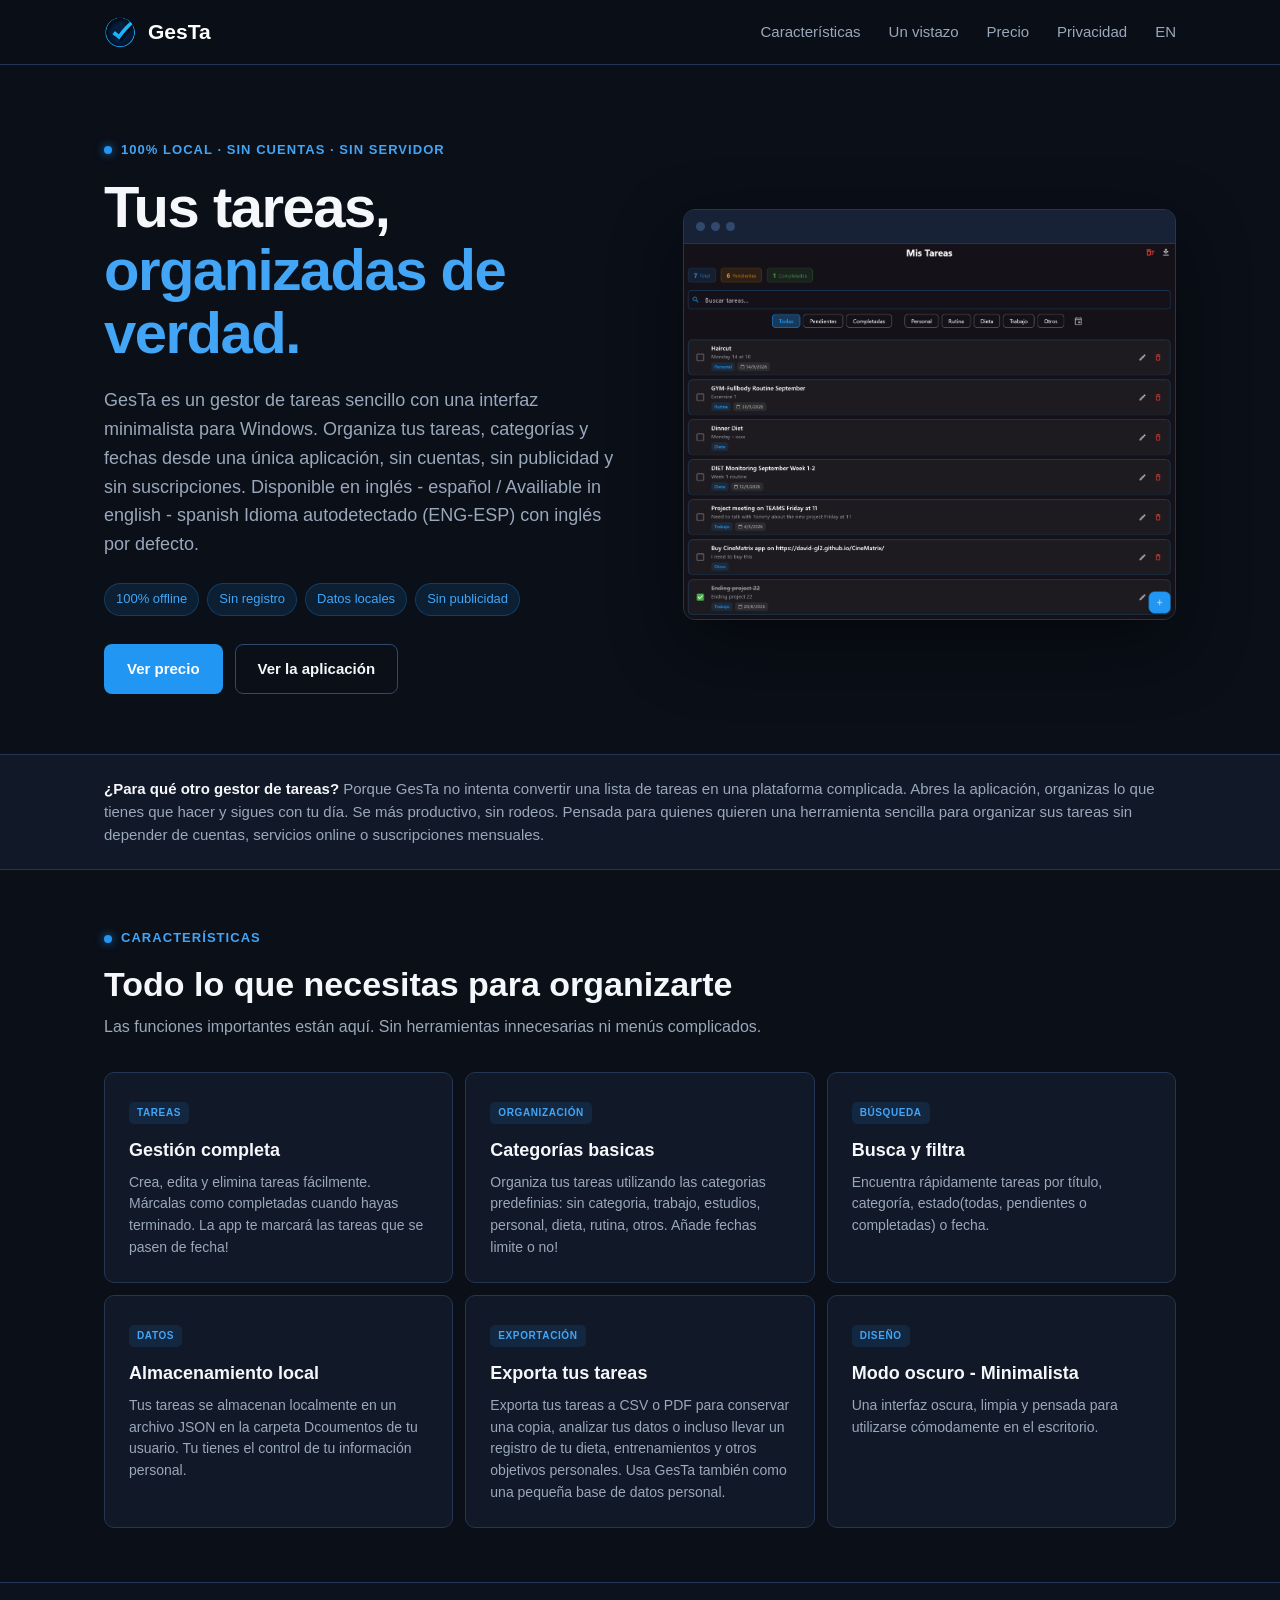
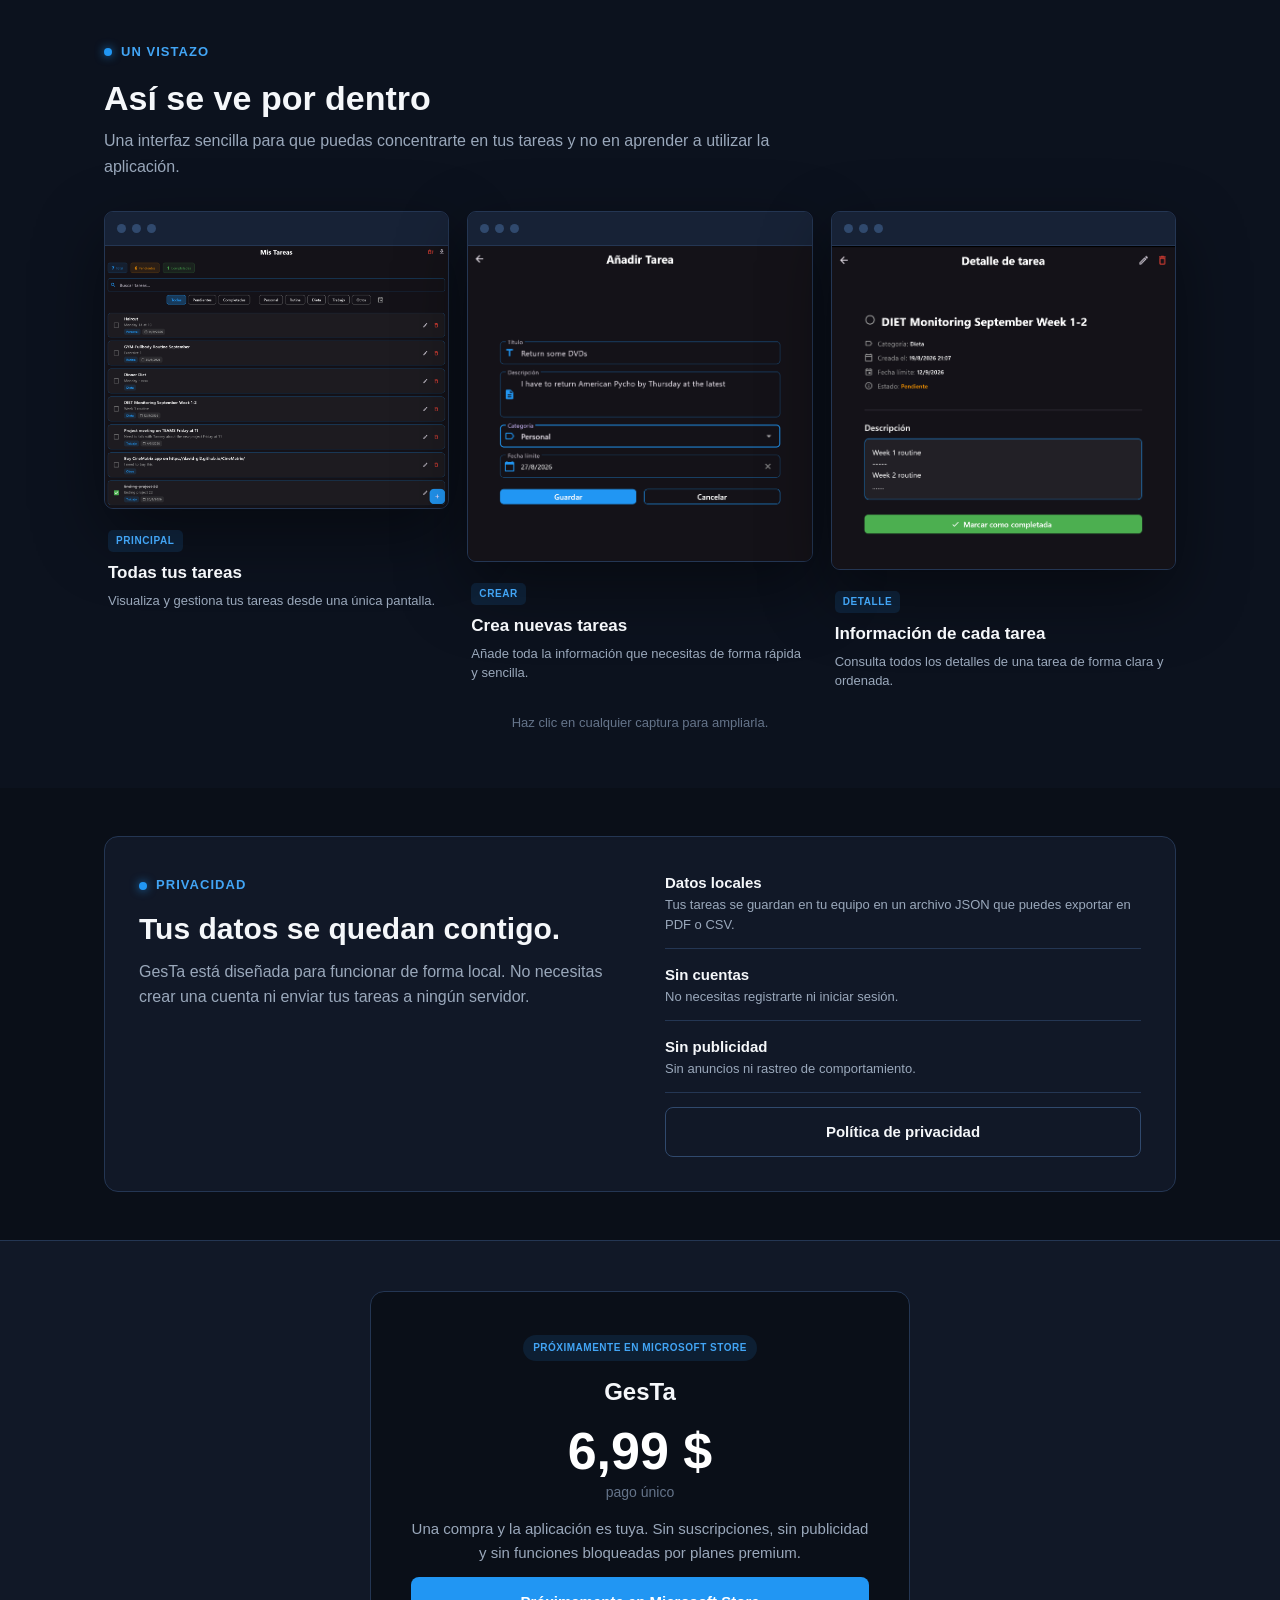
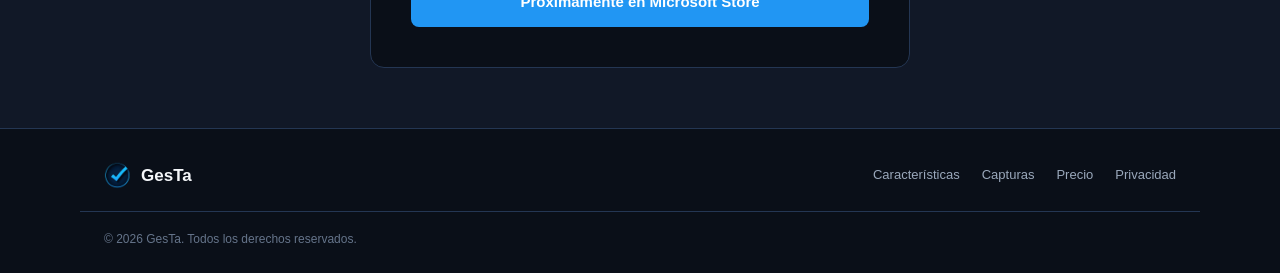
==== commit b4ae133c: "Update index.html" ====
--- a/index.html
+++ b/index.html
@@ -63,7 +63,9 @@
             <p class="hero-description">
                 GesTa es un gestor de tareas sencillo con una interfaz minimalista para Windows.
                 Organiza tus tareas, categorías y fechas desde una única
-                aplicación, sin cuentas, sin publicidad y sin suscripciones.
+                aplicación, sin cuentas, sin publicidad y sin suscripciones. 
+                Disponible en inglés - español / Availiable in english - spanish
+                Idioma autodetectado (ENG-ESP) con inglés por defecto.
             </p>
 
             <div class="hero-badges">
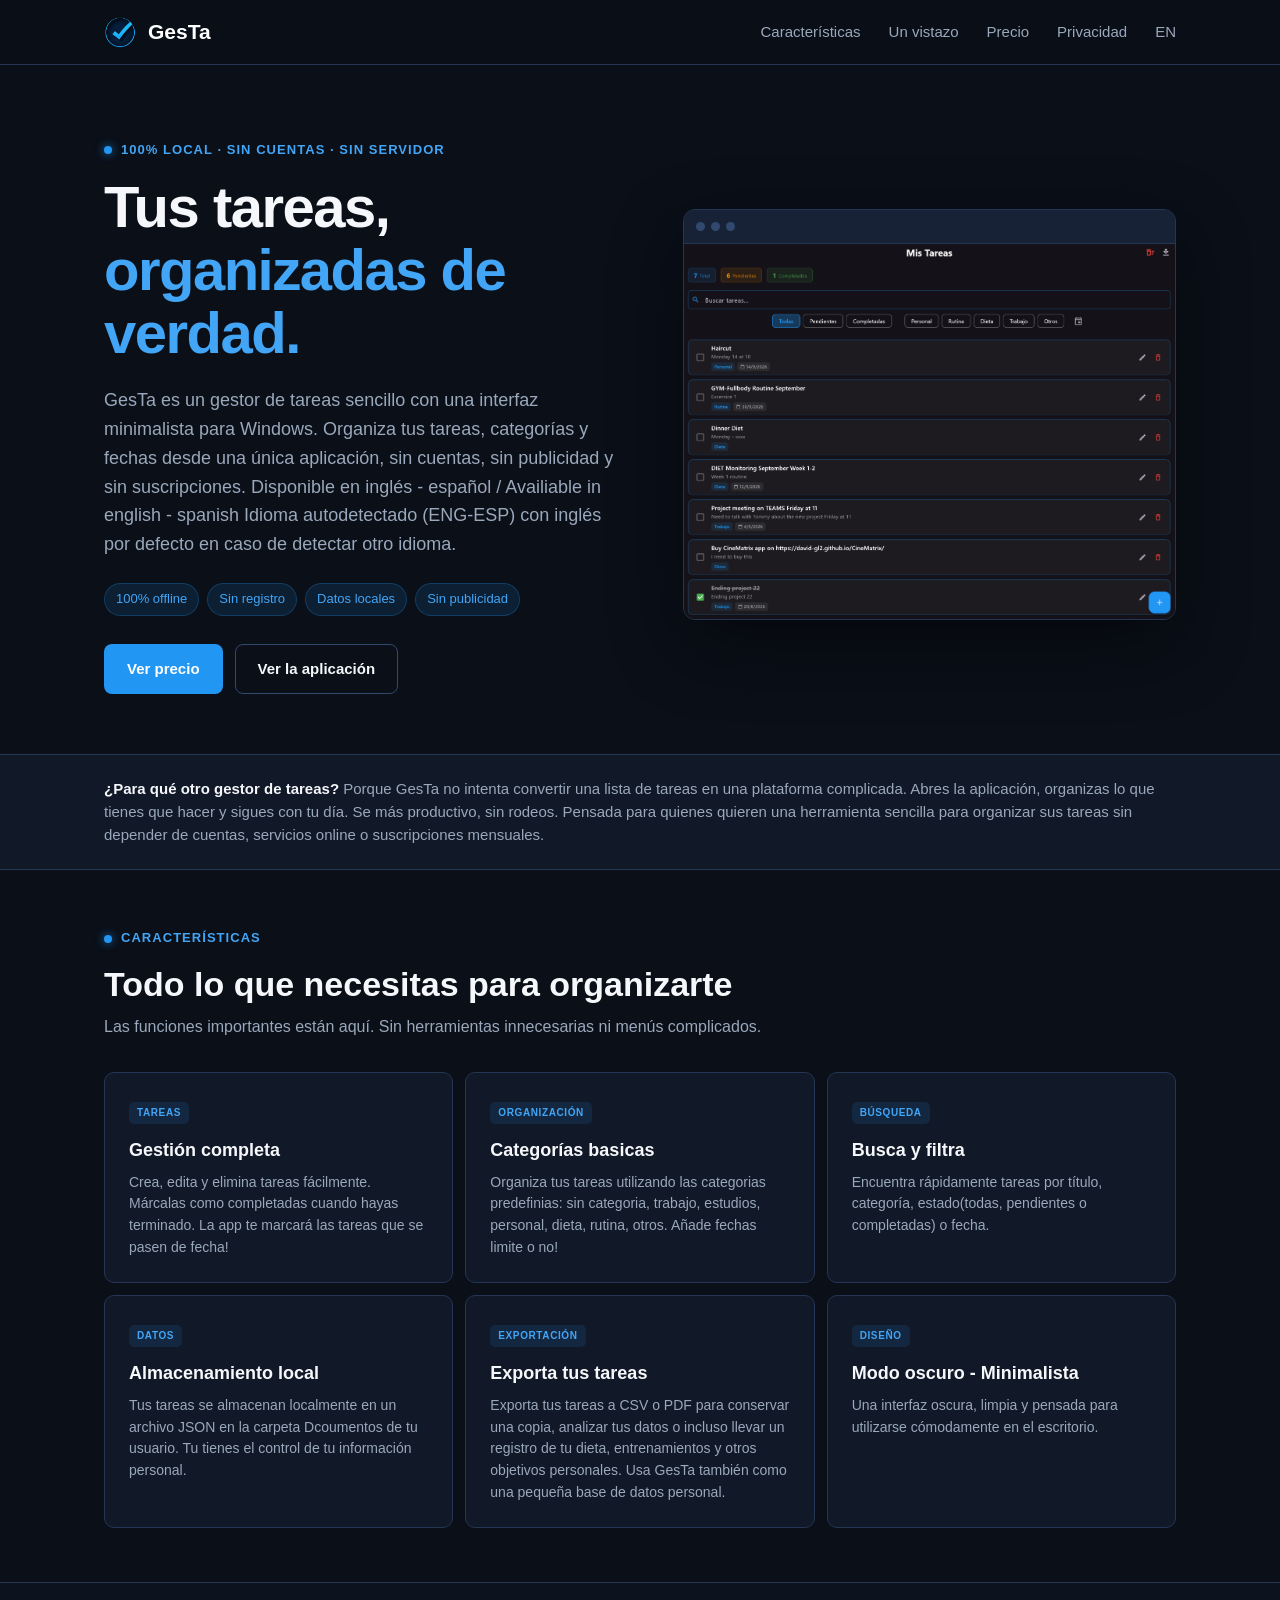
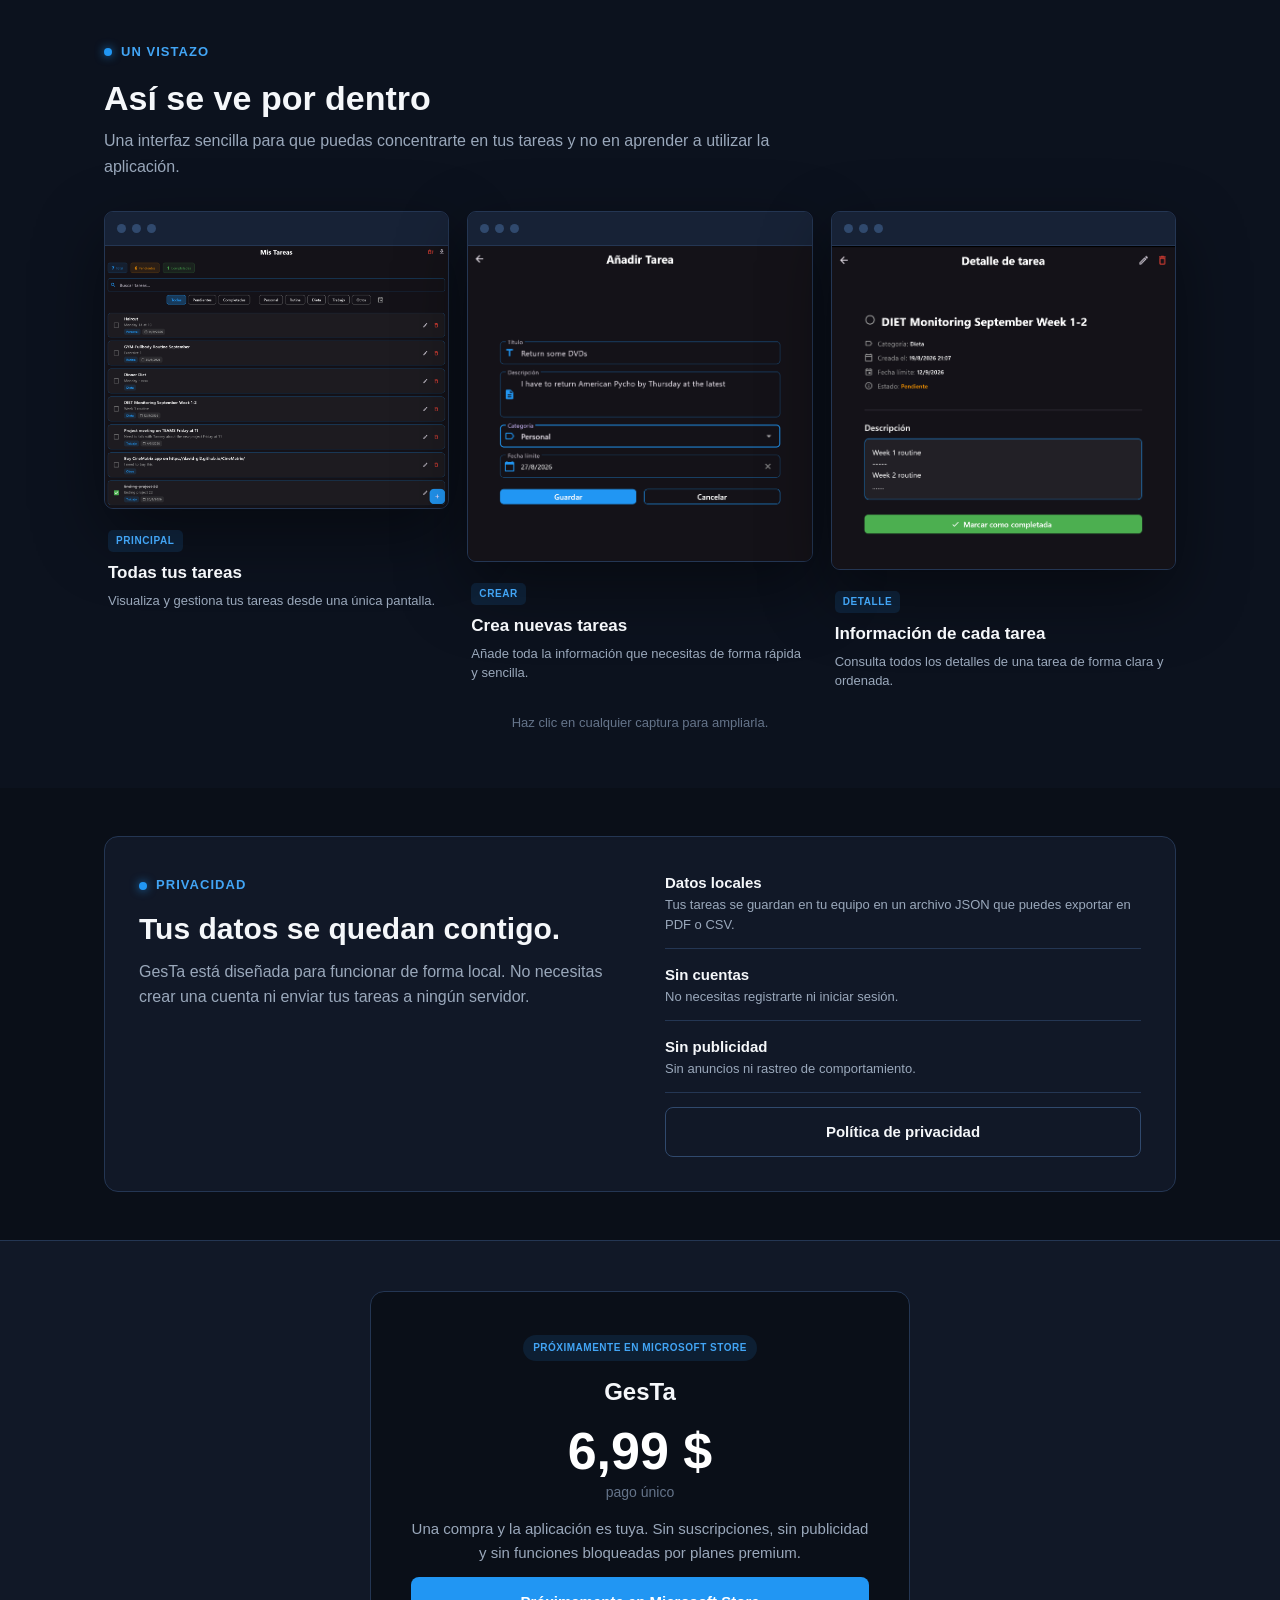
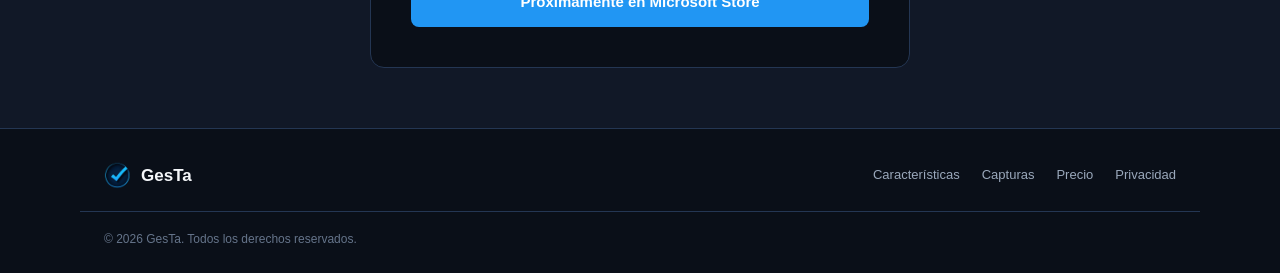
==== commit 98076eb2: "Update index.html" ====
--- a/index.html
+++ b/index.html
@@ -65,7 +65,7 @@
                 Organiza tus tareas, categorías y fechas desde una única
                 aplicación, sin cuentas, sin publicidad y sin suscripciones. 
                 Disponible en inglés - español / Availiable in english - spanish
-                Idioma autodetectado (ENG-ESP) con inglés por defecto.
+                Idioma autodetectado (ENG-ESP) con inglés por defecto en caso de detectar otro idioma.
             </p>
 
             <div class="hero-badges">
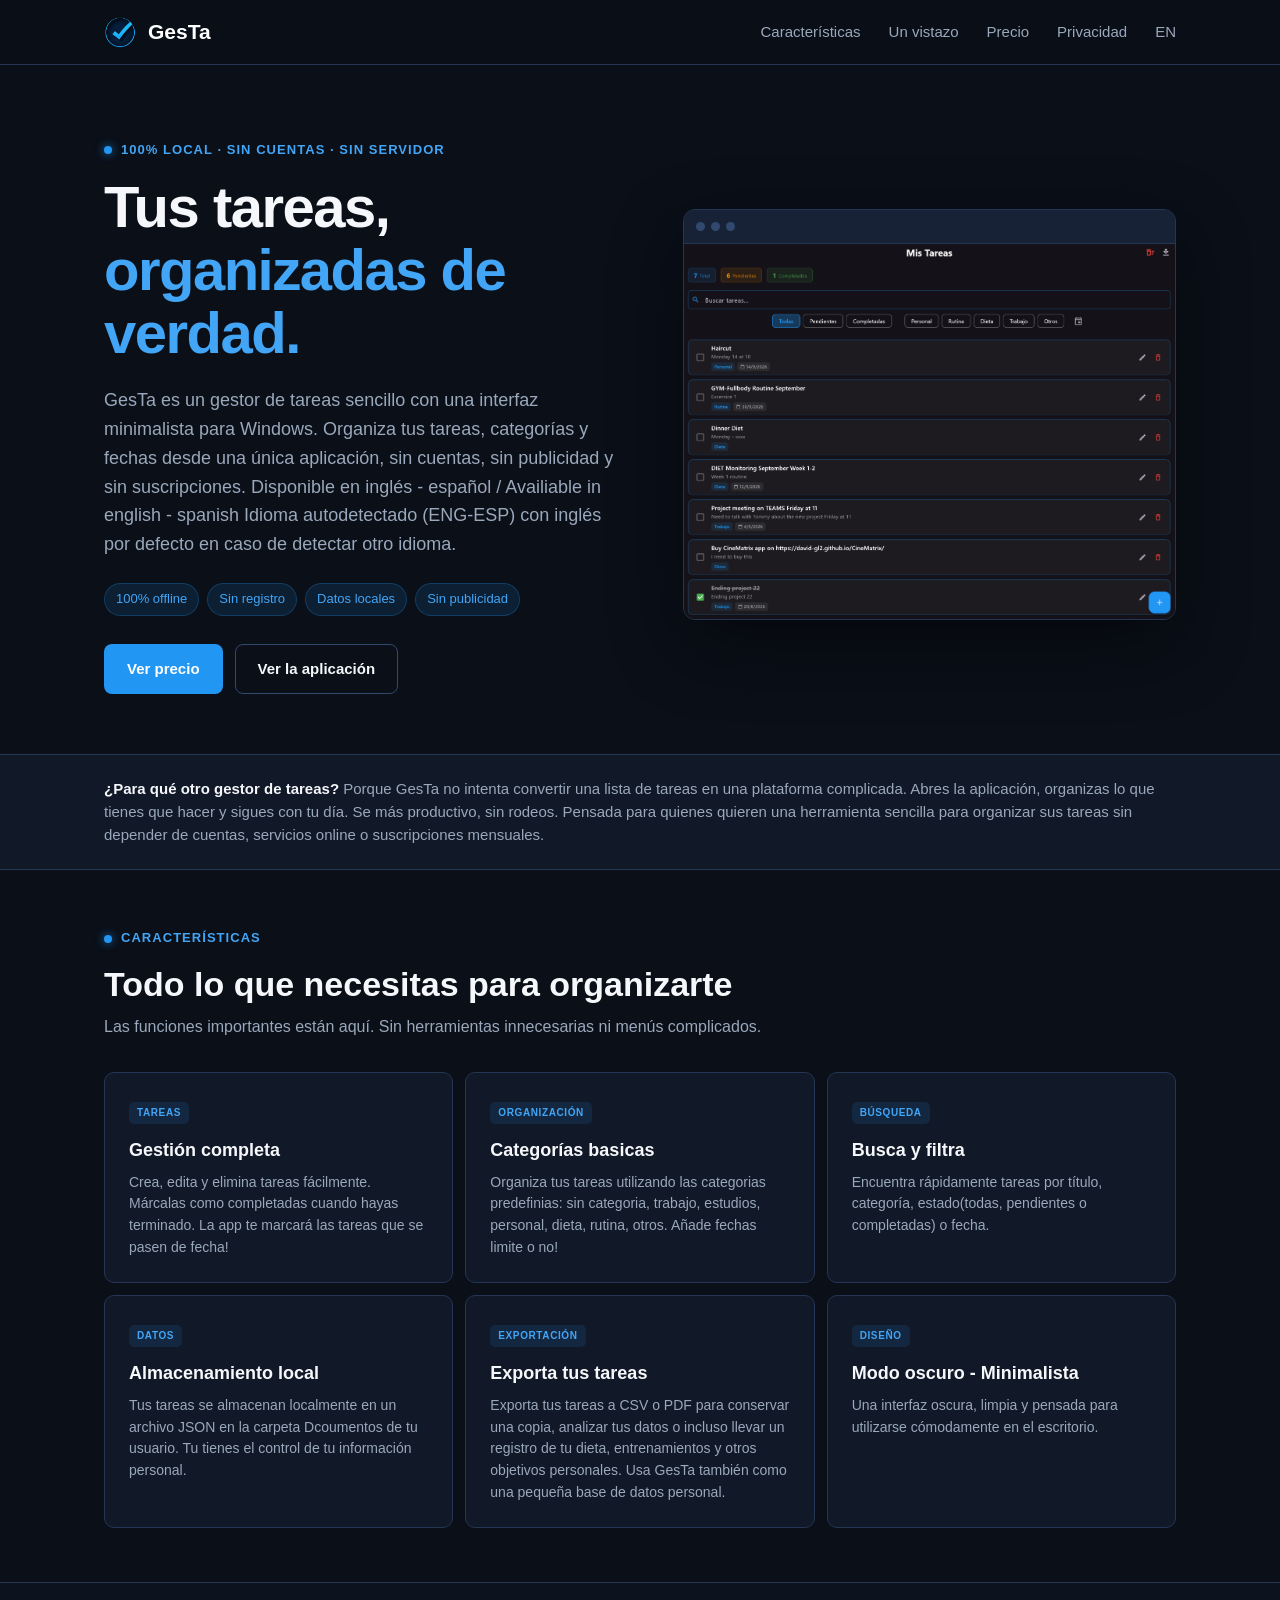
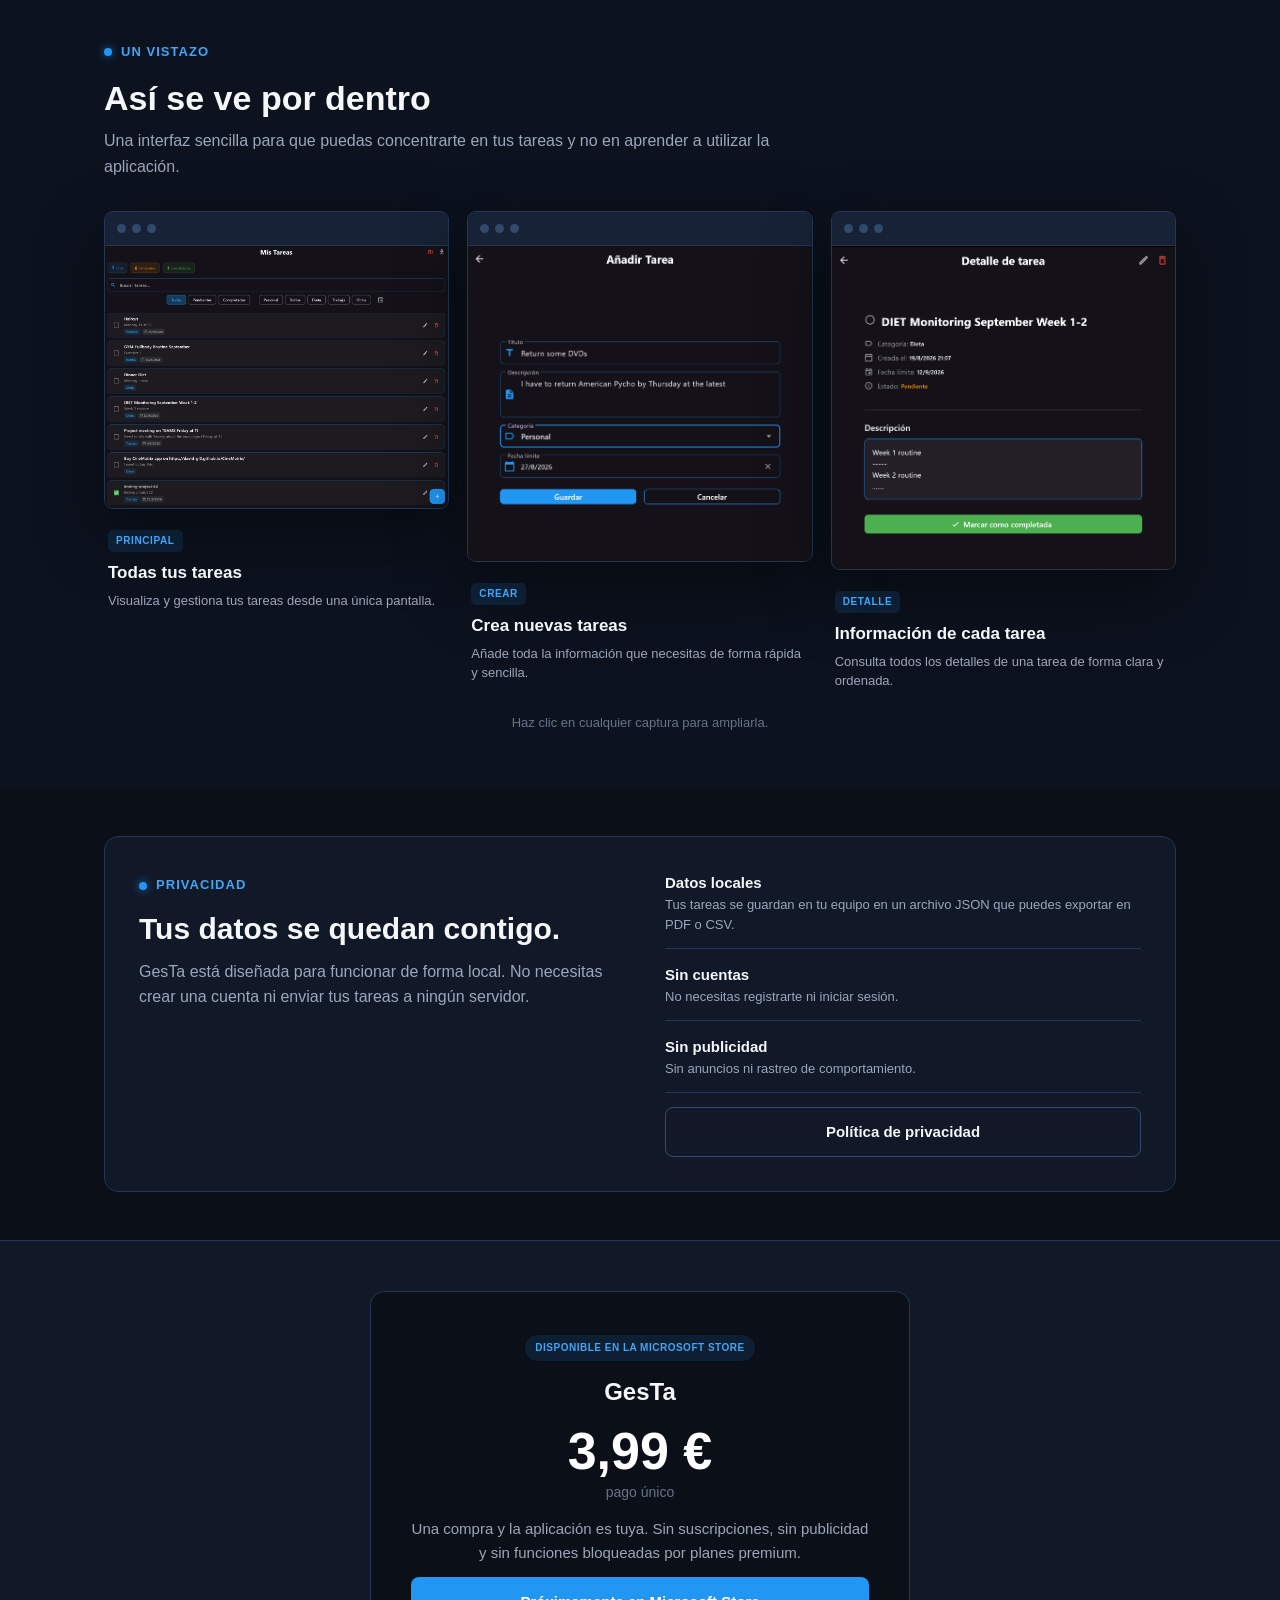
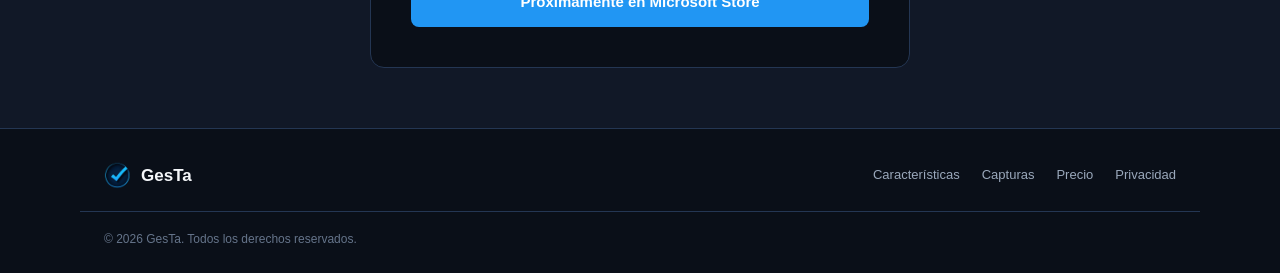
==== commit 06411faa: "Update index.html" ====
--- a/index.html
+++ b/index.html
@@ -523,7 +523,7 @@
         <div class="pricing-card">
 
             <span class="pricing-badge">
-                PRÓXIMAMENTE EN MICROSOFT STORE
+                DISPONIBLE EN LA MICROSOFT STORE
             </span>
 
             <h2>
@@ -531,7 +531,7 @@
             </h2>
 
             <div class="price">
-                6,99 $
+                3,99 €
                 <span>pago único</span>
             </div>
 
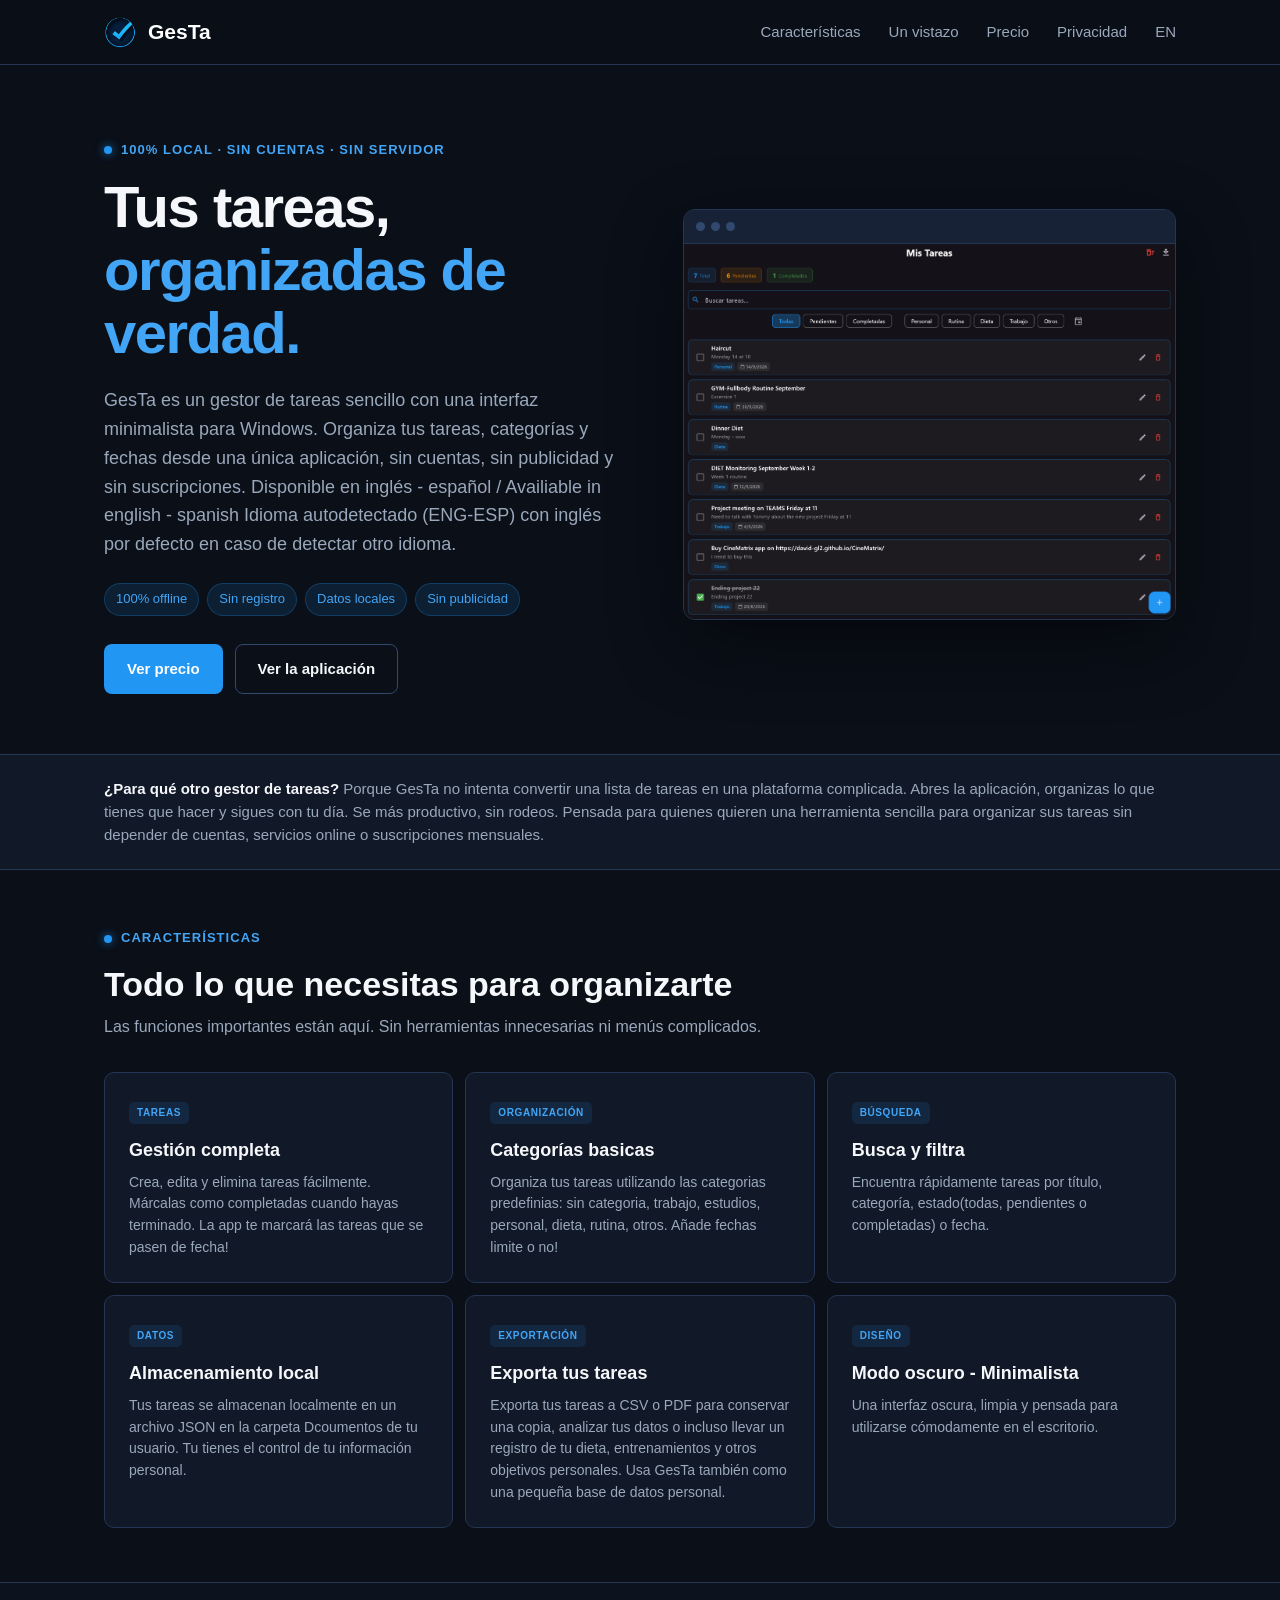
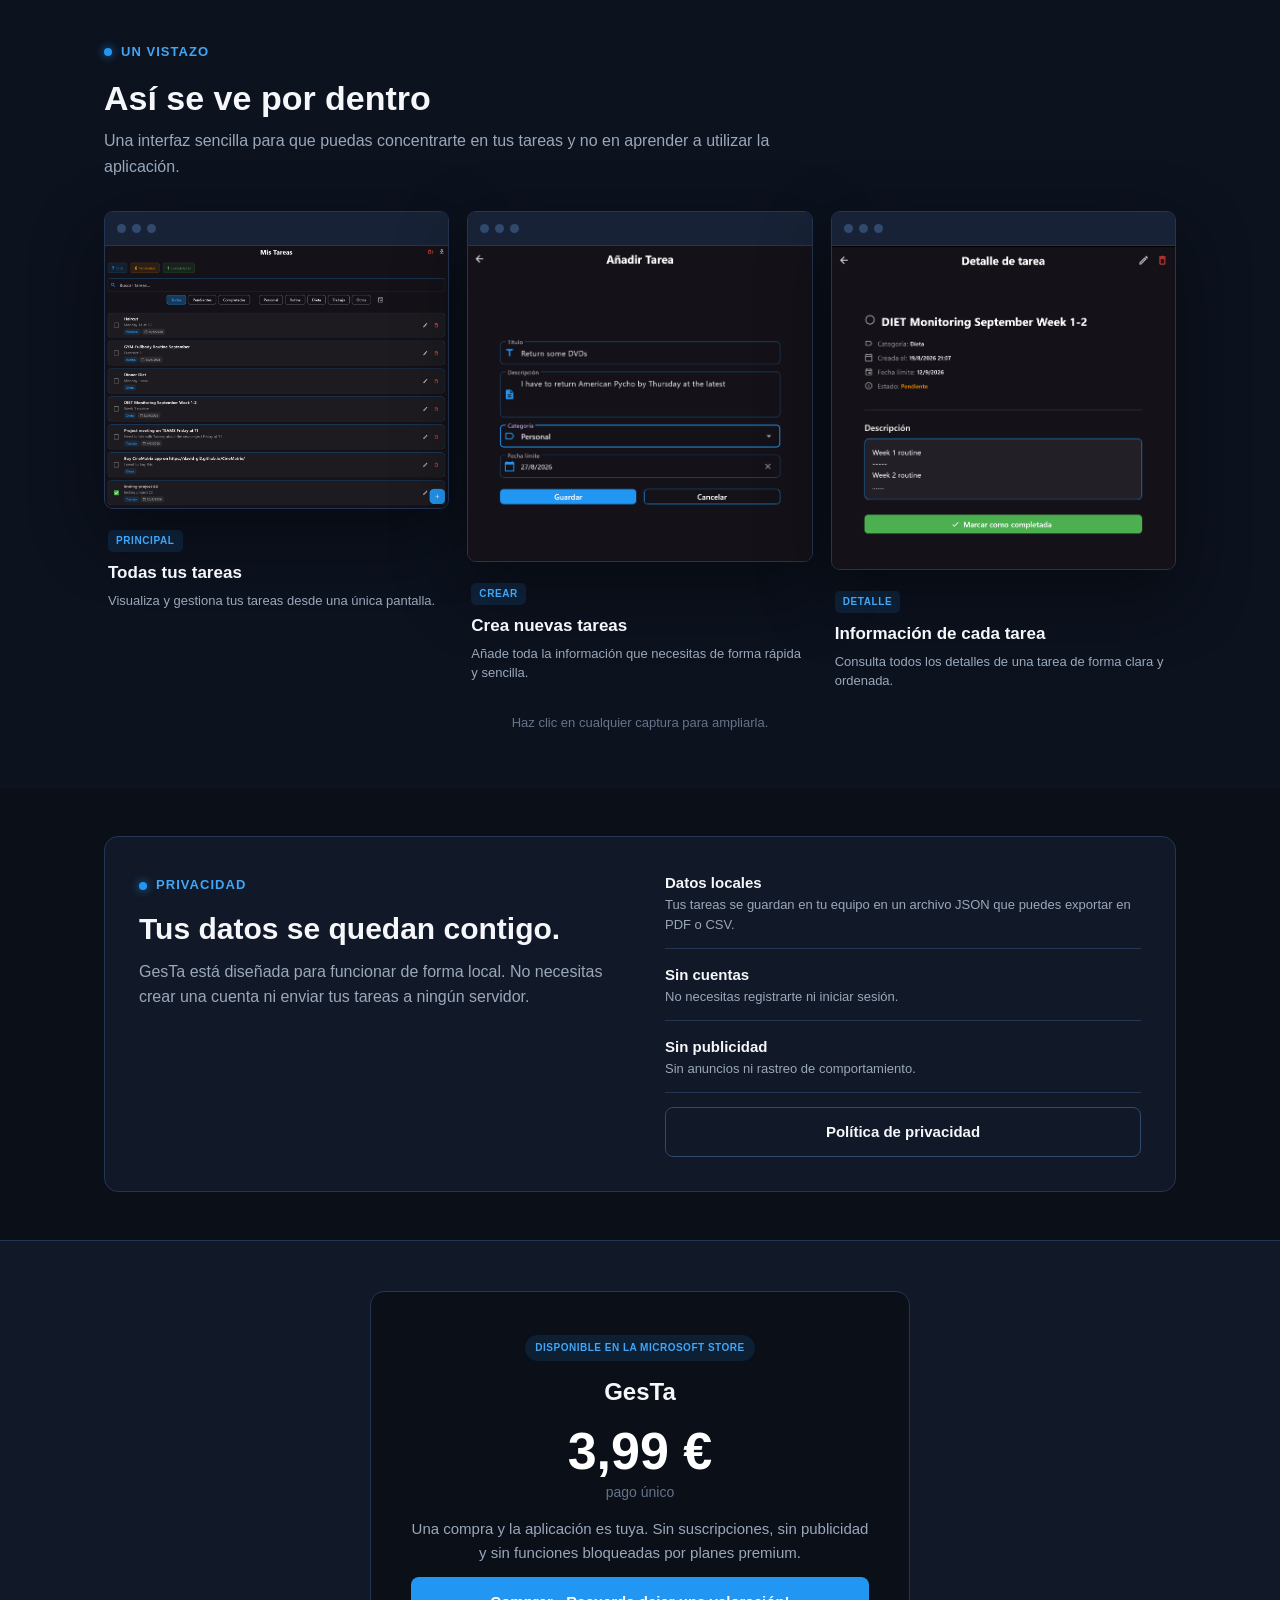
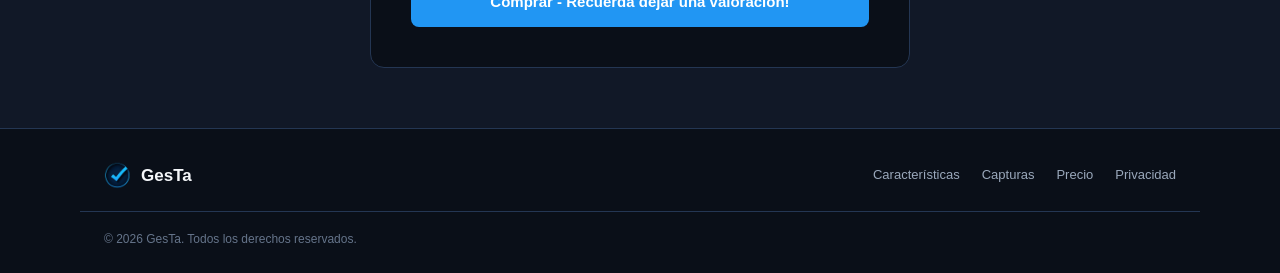
==== commit bbc79616: "Update index.html" ====
--- a/index.html
+++ b/index.html
@@ -541,8 +541,8 @@
                 premium.
             </p>
 
-            <a href="#" class="btn btn-primary pricing-button">
-                Próximamente en Microsoft Store
+            <a href="https://apps.microsoft.com/detail/9ns4xmsbm05k?hl=es-ES&gl=ES" class="btn btn-primary pricing-button">
+                Comprar - Recuerda dejar una valoración!
             </a>
 
         </div>
@@ -636,8 +636,6 @@
     </div>
 
 </div>
-
-
 <script src="assets/js/script.js"></script>
 
 </body>
